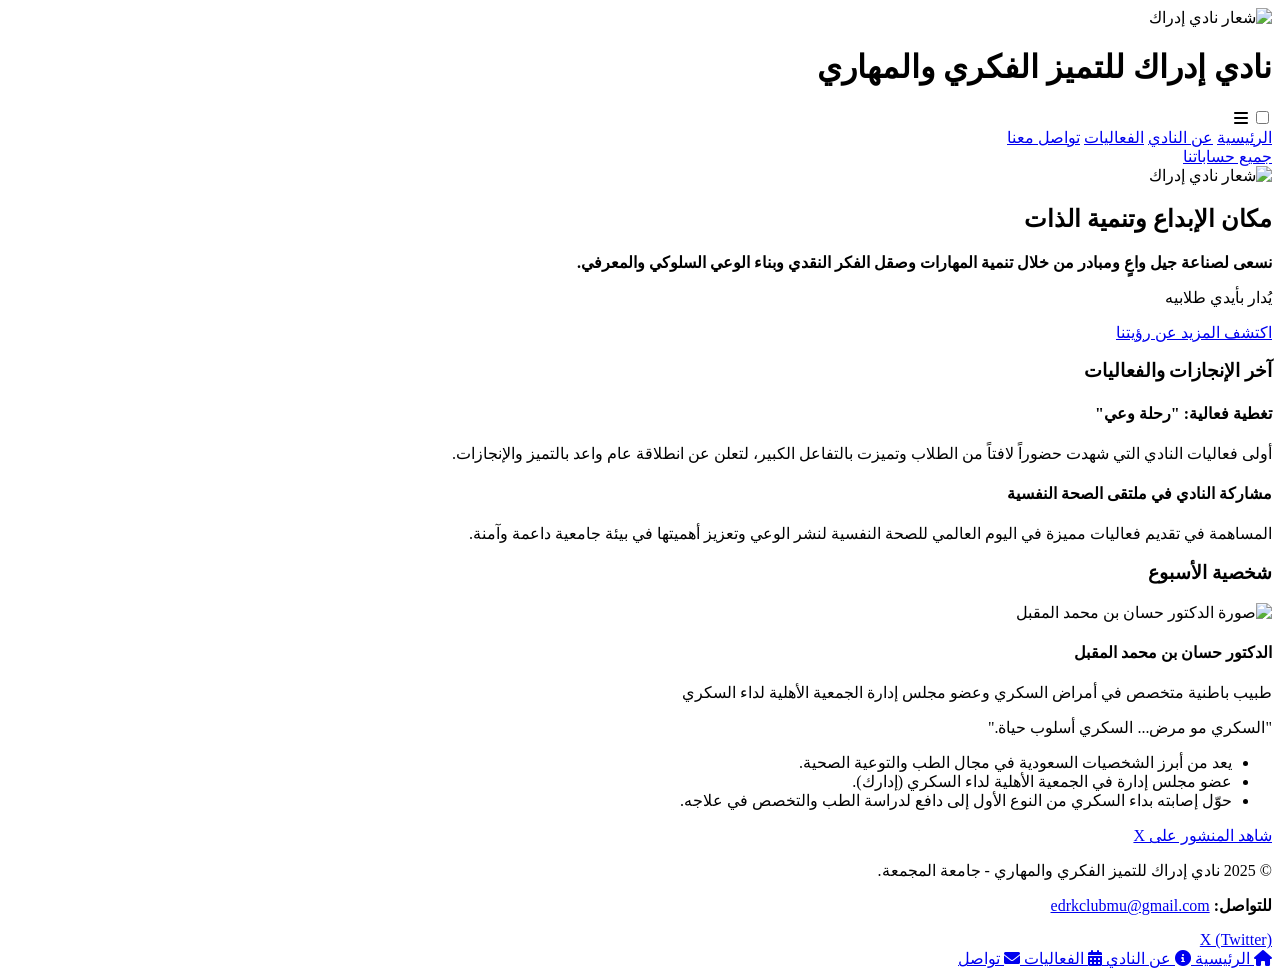
==== index.html @ cd1ae45d "Add files via upload" ====
<!DOCTYPE html>
<html lang="ar" dir="rtl">
<head>
    <meta charset="UTF-8">
    <meta name="viewport" content="width=device-width, initial-scale=1.0">
    <title>نادي إدراك - الصفحة الرئيسية</title>
    <link rel="stylesheet" href="style.css">
    <link rel="stylesheet" href="https://cdnjs.cloudflare.com/ajax/libs/font-awesome/6.0.0-beta3/css/all.min.css">
</head>
<body>

    <header>
        <div class="logo-container">
            <img src="images/edrak-logo.png" alt="شعار نادي إدراك" class="club-logo">
            <h1>نادي إدراك للتميز الفكري والمهاري</h1>
        </div>
        
        <input type="checkbox" id="menu-toggle">
        <label for="menu-toggle" class="menu-icon"><i class="fas fa-bars"></i></label>

        <nav>
            <a href="index.html" class="active">الرئيسية</a>
            <a href="about.html">عن النادي</a>
            <a href="events.html">الفعاليات</a>
            <a href="contact.html">تواصل معنا</a>
        </nav>
        <a href="https://linktr.ee/EdrkClubMU" target="_blank" class="cta-button">جميع حساباتنا</a>
    </header>

    <main>
        
       <section class="hero">
    <img src="images/edrak-logo.png" alt="شعار نادي إدراك" class="hero-main-image hero-logo-display">
    
    <h2>مكان الإبداع وتنمية الذات</h2>
    
    <p class="hero-vision"><strong>نسعى لصناعة جيل واعٍ ومبادر من خلال تنمية المهارات وصقل الفكر النقدي وبناء الوعي السلوكي والمعرفي.</strong></p>
    
    <p class="hero-note">يُدار بأيدي طلابيه</p>
    
    <a href="about.html" class="cta-button">اكتشف المزيد عن رؤيتنا</a>
</section>

        <section class="achievements">
            <h3>آخر الإنجازات والفعاليات</h3>
            <div class="card-container">
                <div class="card">
                    <h4>تغطية فعالية: "رحلة وعي"</h4>
                    <p>أولى فعاليات النادي التي شهدت حضوراً لافتاً من الطلاب وتميزت بالتفاعل الكبير، لتعلن عن انطلاقة عام واعد بالتميز والإنجازات.</p>
                </div>
                <div class="card">
                    <h4>مشاركة النادي في ملتقى الصحة النفسية</h4>
                    <p>المساهمة في تقديم فعاليات مميزة في اليوم العالمي للصحة النفسية لنشر الوعي وتعزيز أهميتها في بيئة جامعية داعمة وآمنة.</p>
                </div>
            </div>
        </section>

        <section class="weekly-personality">
            <h3 class="section-title">شخصية الأسبوع</h3>
            <div class="personality-card">
                <div class="image-placeholder">
                    <img src="images/dr-hassan-almoqbel-photo.jpg" alt="صورة الدكتور حسان بن محمد المقبل" class="person-photo">
                </div>
                <div class="person-details">
                    <h4>الدكتور حسان بن محمد المقبل</h4>
                    <p class="role">طبيب باطنية متخصص في أمراض السكري وعضو مجلس إدارة الجمعية الأهلية لداء السكري</p>
                    <p class="quote">"السكري مو مرض... السكري أسلوب حياة."</p>
                    
                    <ul class="achievements-list">
                        <li>يعد من أبرز الشخصيات السعودية في مجال الطب والتوعية الصحية.</li>
                        <li>عضو مجلس إدارة في الجمعية الأهلية لداء السكري (إدارك).</li>
                        <li>حوّل إصابته بداء السكري من النوع الأول إلى دافع لدراسة الطب والتخصص في علاجه.</li>
                    </ul>
                    
                    <a href="https://x.com/edrkclubmu/status/1988544112908263905?s=12" target="_blank" class="cta-button link-small">شاهد المنشور على X</a>
                </div>
            </div>
        </section>
        
    </main>

    <footer>
        <p>&copy; 2025 نادي إدراك للتميز الفكري والمهاري - جامعة المجمعة.</p>
        
        <p>
            <strong>للتواصل:</strong> 
            <a href="mailto:edrkclubmu@gmail.com" class="footer-email">edrkclubmu@gmail.com</a>
        </p>

        <div class="social-links">
            <a href="https://x.com/EdrkClubMU" target="_blank">X (Twitter)</a>
        </div>
    </footer>
    
    <nav class="mobile-bottom-nav">
        <a href="index.html" class="active">
            <i class="fas fa-home"></i>
            <span>الرئيسية</span>
        </a>
        <a href="about.html">
            <i class="fas fa-info-circle"></i>
            <span>عن النادي</span>
        </a>
        <a href="events.html">
            <i class="fas fa-calendar-alt"></i>
            <span>الفعاليات</span>
        </a>
        <a href="contact.html">
            <i class="fas fa-envelope"></i>
            <span>تواصل</span>
        </a>
    </nav>
    </body>
</html>
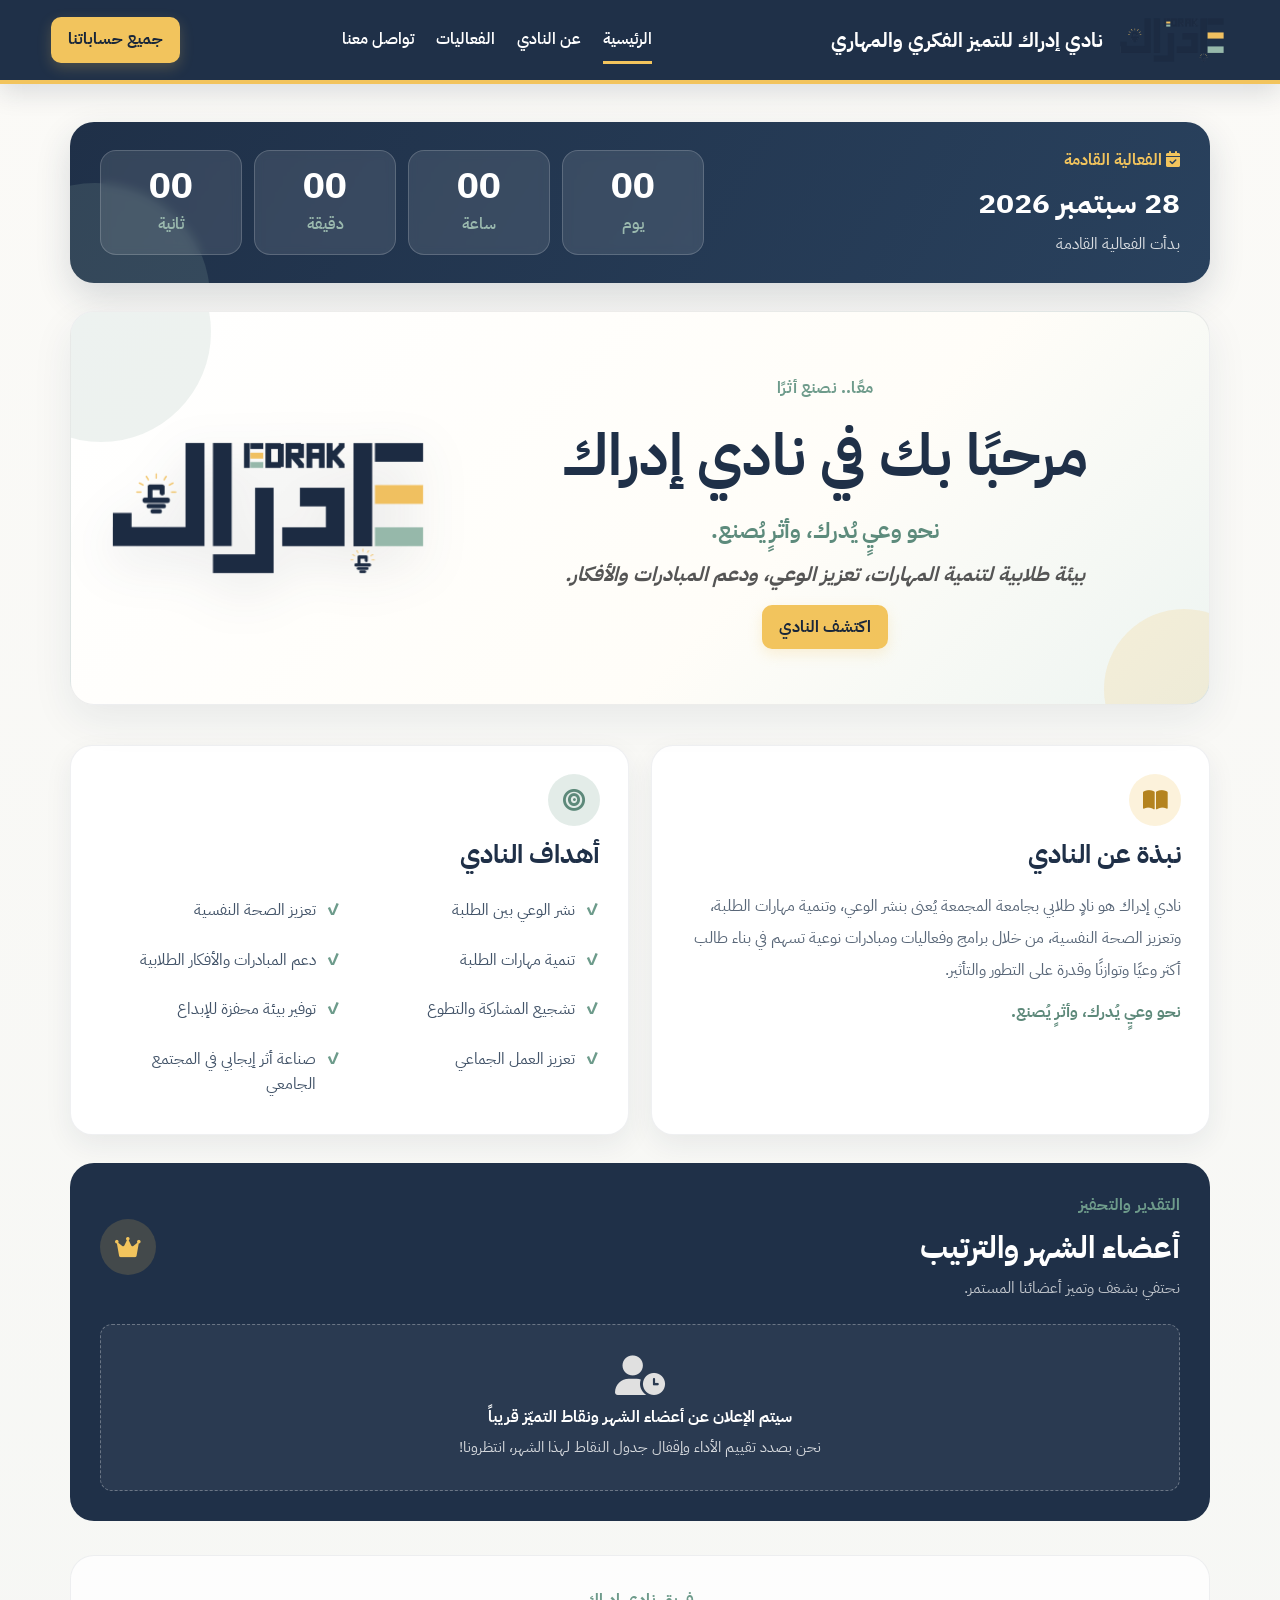
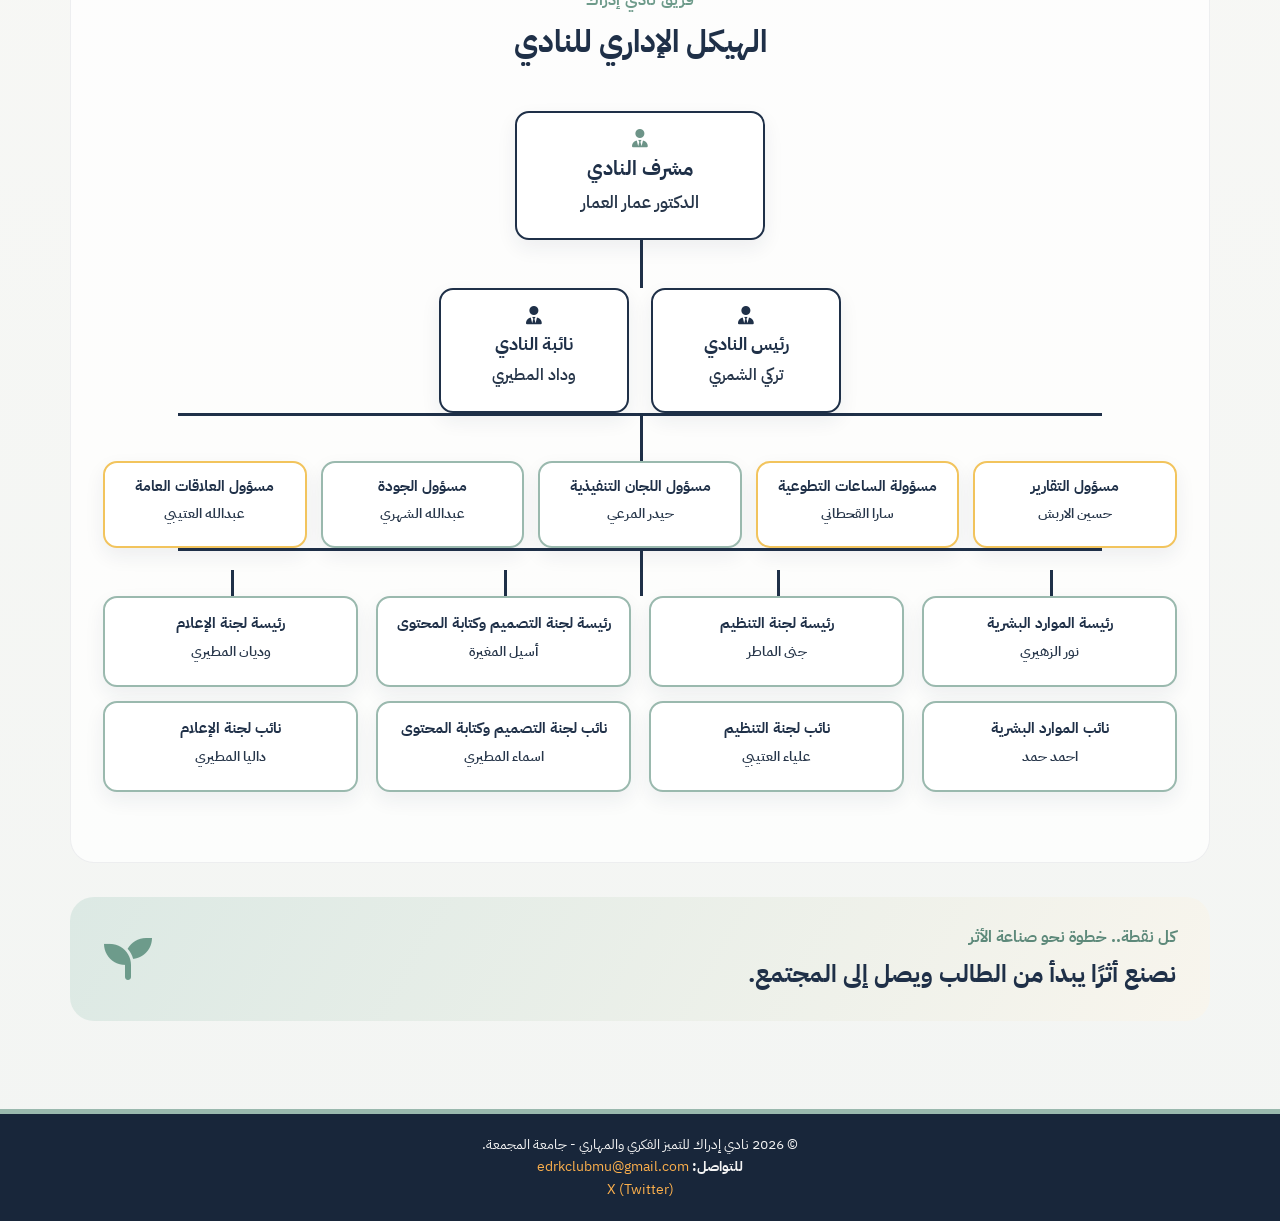
==== commit 889b8a30: "Add files via upload" ====
--- a/index.html
+++ b/index.html
@@ -1,114 +1,220 @@
-<!DOCTYPE html>
-<html lang="ar" dir="rtl">
-<head>
-    <meta charset="UTF-8">
-    <meta name="viewport" content="width=device-width, initial-scale=1.0">
-    <title>نادي إدراك - الصفحة الرئيسية</title>
-    <link rel="stylesheet" href="style.css">
-    <link rel="stylesheet" href="https://cdnjs.cloudflare.com/ajax/libs/font-awesome/6.0.0-beta3/css/all.min.css">
-</head>
-<body>
-
-    <header>
-        <div class="logo-container">
-            <img src="images/edrak-logo.png" alt="شعار نادي إدراك" class="club-logo">
-            <h1>نادي إدراك للتميز الفكري والمهاري</h1>
-        </div>
-        
-        <input type="checkbox" id="menu-toggle">
-        <label for="menu-toggle" class="menu-icon"><i class="fas fa-bars"></i></label>
-
-        <nav>
-            <a href="index.html" class="active">الرئيسية</a>
-            <a href="about.html">عن النادي</a>
-            <a href="events.html">الفعاليات</a>
-            <a href="contact.html">تواصل معنا</a>
-        </nav>
-        <a href="https://linktr.ee/EdrkClubMU" target="_blank" class="cta-button">جميع حساباتنا</a>
-    </header>
-
-    <main>
-        
-       <section class="hero">
-    <img src="images/edrak-logo.png" alt="شعار نادي إدراك" class="hero-main-image hero-logo-display">
-    
-    <h2>مكان الإبداع وتنمية الذات</h2>
-    
-    <p class="hero-vision"><strong>نسعى لصناعة جيل واعٍ ومبادر من خلال تنمية المهارات وصقل الفكر النقدي وبناء الوعي السلوكي والمعرفي.</strong></p>
-    
-    <p class="hero-note">يُدار بأيدي طلابيه</p>
-    
-    <a href="about.html" class="cta-button">اكتشف المزيد عن رؤيتنا</a>
-</section>
-
-        <section class="achievements">
-            <h3>آخر الإنجازات والفعاليات</h3>
-            <div class="card-container">
-                <div class="card">
-                    <h4>تغطية فعالية: "رحلة وعي"</h4>
-                    <p>أولى فعاليات النادي التي شهدت حضوراً لافتاً من الطلاب وتميزت بالتفاعل الكبير، لتعلن عن انطلاقة عام واعد بالتميز والإنجازات.</p>
-                </div>
-                <div class="card">
-                    <h4>مشاركة النادي في ملتقى الصحة النفسية</h4>
-                    <p>المساهمة في تقديم فعاليات مميزة في اليوم العالمي للصحة النفسية لنشر الوعي وتعزيز أهميتها في بيئة جامعية داعمة وآمنة.</p>
-                </div>
-            </div>
-        </section>
-
-        <section class="weekly-personality">
-            <h3 class="section-title">شخصية الأسبوع</h3>
-            <div class="personality-card">
-                <div class="image-placeholder">
-                    <img src="images/dr-hassan-almoqbel-photo.jpg" alt="صورة الدكتور حسان بن محمد المقبل" class="person-photo">
-                </div>
-                <div class="person-details">
-                    <h4>الدكتور حسان بن محمد المقبل</h4>
-                    <p class="role">طبيب باطنية متخصص في أمراض السكري وعضو مجلس إدارة الجمعية الأهلية لداء السكري</p>
-                    <p class="quote">"السكري مو مرض... السكري أسلوب حياة."</p>
-                    
-                    <ul class="achievements-list">
-                        <li>يعد من أبرز الشخصيات السعودية في مجال الطب والتوعية الصحية.</li>
-                        <li>عضو مجلس إدارة في الجمعية الأهلية لداء السكري (إدارك).</li>
-                        <li>حوّل إصابته بداء السكري من النوع الأول إلى دافع لدراسة الطب والتخصص في علاجه.</li>
-                    </ul>
-                    
-                    <a href="https://x.com/edrkclubmu/status/1988544112908263905?s=12" target="_blank" class="cta-button link-small">شاهد المنشور على X</a>
-                </div>
-            </div>
-        </section>
-        
-    </main>
-
-    <footer>
-        <p>&copy; 2025 نادي إدراك للتميز الفكري والمهاري - جامعة المجمعة.</p>
-        
-        <p>
-            <strong>للتواصل:</strong> 
-            <a href="mailto:edrkclubmu@gmail.com" class="footer-email">edrkclubmu@gmail.com</a>
-        </p>
-
-        <div class="social-links">
-            <a href="https://x.com/EdrkClubMU" target="_blank">X (Twitter)</a>
-        </div>
-    </footer>
-    
-    <nav class="mobile-bottom-nav">
-        <a href="index.html" class="active">
-            <i class="fas fa-home"></i>
-            <span>الرئيسية</span>
-        </a>
-        <a href="about.html">
-            <i class="fas fa-info-circle"></i>
-            <span>عن النادي</span>
-        </a>
-        <a href="events.html">
-            <i class="fas fa-calendar-alt"></i>
-            <span>الفعاليات</span>
-        </a>
-        <a href="contact.html">
-            <i class="fas fa-envelope"></i>
-            <span>تواصل</span>
-        </a>
-    </nav>
-    </body>
+<!DOCTYPE html>
+<html lang="ar" dir="rtl">
+<head>
+    <meta charset="UTF-8">
+    <meta name="viewport" content="width=device-width, initial-scale=1.0">
+    <title>نادي إدراك - الصفحة الرئيسية</title>
+    <link rel="preconnect" href="https://fonts.googleapis.com">
+    <link rel="preconnect" href="https://fonts.gstatic.com" crossorigin>
+    <link href="https://fonts.googleapis.com/css2?family=IBM+Plex+Sans+Arabic:wght@400;500;600;700&display=swap" rel="stylesheet">
+    <link rel="stylesheet" href="style.css">
+    <link rel="stylesheet" href="https://cdnjs.cloudflare.com/ajax/libs/font-awesome/6.0.0-beta3/css/all.min.css">
+</head>
+<body>
+
+<header>
+    <div class="logo-container">
+        <img src="images/edrak-logo.png" alt="شعار نادي إدراك" class="club-logo">
+        <h1>نادي إدراك للتميز الفكري والمهاري</h1>
+    </div>
+    <input type="checkbox" id="menu-toggle">
+    <label for="menu-toggle" class="menu-icon"><i class="fas fa-bars"></i></label>
+    <nav>
+        <a href="index.html" class="active">الرئيسية</a>
+        <a href="about.html">عن النادي</a>
+        <a href="events.html">الفعاليات</a>
+        <a href="contact.html">تواصل معنا</a>
+    </nav>
+    <a href="https://linktr.ee/Idrak5?utm_source=linktree_profile_share&ltsid=dbc7c393-b0a0-43a0-900a-65e90b9eab62" target="_blank" class="cta-button">جميع حساباتنا</a>
+</header>
+
+<main>
+    <!-- عداد الفعالية القادمة -->
+    <section class="event-countdown" aria-label="العد التنازلي للفعالية القادمة">
+        <div class="countdown-intro">
+            <span class="countdown-kicker"><i class="fas fa-calendar-check"></i> الفعالية القادمة</span>
+            <h2>28 سبتمبر 2026</h2>
+            <p data-countdown-status>الوقت المتبقي على الفعالية القادمة</p>
+        </div>
+        <div class="countdown-grid">
+            <div class="countdown-box"><strong data-countdown="days">00</strong><span>يوم</span></div>
+            <div class="countdown-box"><strong data-countdown="hours">00</strong><span>ساعة</span></div>
+            <div class="countdown-box"><strong data-countdown="minutes">00</strong><span>دقيقة</span></div>
+            <div class="countdown-box"><strong data-countdown="seconds">00</strong><span>ثانية</span></div>
+        </div>
+    </section>
+
+    <section class="hero home-hero">
+        <div class="hero-content">
+            <span class="eyebrow">معًا.. نصنع أثرًا</span>
+            <h2>مرحبًا بك في نادي إدراك</h2>
+            <p class="hero-vision"><strong>نحو وعيٍ يُدرك، وأثرٍ يُصنع.</strong></p>
+            <p class="hero-note">بيئة طلابية لتنمية المهارات، تعزيز الوعي، ودعم المبادرات والأفكار.</p>
+            <a href="about.html" class="cta-button">اكتشف النادي</a>
+        </div>
+        <img src="images/edrak-logo.png" alt="شعار نادي إدراك" class="hero-brand-logo">
+    </section>
+
+    <!-- نبذة + أهداف النادي -->
+    <section class="home-info-grid">
+        <article class="info-card about-card">
+            <div class="section-icon"><i class="fas fa-book-open"></i></div>
+            <h3>نبذة عن النادي</h3>
+            <p>نادي إدراك هو نادٍ طلابي بجامعة المجمعة يُعنى بنشر الوعي، وتنمية مهارات الطلبة، وتعزيز الصحة النفسية، من خلال برامج وفعاليات ومبادرات نوعية تسهم في بناء طالب أكثر وعيًا وتوازنًا وقدرة على التطور والتأثير.</p>
+            <p class="info-highlight">نحو وعيٍ يُدرك، وأثرٍ يُصنع.</p>
+        </article>
+
+        <article class="info-card goals-card">
+            <div class="section-icon sage-icon"><i class="fas fa-bullseye"></i></div>
+            <h3>أهداف النادي</h3>
+            <ul class="goals-list">
+                <li>نشر الوعي بين الطلبة</li>
+                <li>تعزيز الصحة النفسية</li>
+                <li>تنمية مهارات الطلبة</li>
+                <li>دعم المبادرات والأفكار الطلابية</li>
+                <li>تشجيع المشاركة والتطوع</li>
+                <li>توفير بيئة محفزة للإبداع</li>
+                <li>تعزيز العمل الجماعي</li>
+                <li>صناعة أثر إيجابي في المجتمع الجامعي</li>
+            </ul>
+        </article>
+    </section>
+
+    <!-- أعضاء الشهر ونظام النقاط (حالة الانتظار) -->
+    <section class="monthly-section">
+        <div class="section-heading-row">
+            <div>
+                <span class="eyebrow">التقدير والتحفيز</span>
+                <h3>أعضاء الشهر والترتيب</h3>
+                <p>نحتفي بشغف وتميز أعضائنا المستمر.</p>
+            </div>
+            <div class="crown-icon"><i class="fas fa-crown"></i></div>
+        </div>
+        
+        <div class="empty-state-card" style="text-align: center; background: rgba(255, 255, 255, 0.05); padding: 30px; border-radius: 12px; border: 1px dashed rgba(255, 255, 255, 0.3); margin-top: 15px;">
+            <i class="fas fa-user-clock" style="font-size: 2.5rem; margin-bottom: 10px; color: #e0e0e0;"></i>
+            <h4 style="margin-bottom: 5px;">سيتم الإعلان عن أعضاء الشهر ونقاط التميّز قريباً</h4>
+            <p style="opacity: 0.8; font-size: 0.95rem;">نحن بصدد تقييم الأداء وإقفال جدول النقاط لهذا الشهر، انتظرونا!</p>
+        </div>
+    </section>
+
+    <!-- الهيكل الإداري بدون أرقام التواصل -->
+    <section class="org-section">
+        <div class="section-heading-center">
+            <span class="eyebrow">فريق نادي إدراك</span>
+            <h3>الهيكل الإداري للنادي</h3>
+        </div>
+        <div class="org-chart-tree">
+            <div class="org-level supervisor-level">
+                <article class="org-node supervisor">
+                    <i class="fas fa-user-tie"></i>
+                    <h4>مشرف النادي</h4>
+                    <p>الدكتور عمار العمار</p>
+                </article>
+            </div>
+            <div class="org-connector vertical"></div>
+            <div class="org-level top-leaders">
+                <article class="org-node leader">
+                    <i class="fas fa-user-tie"></i>
+                    <h4>رئيس النادي</h4>
+                    <p>تركي الشمري</p>
+                </article>
+                <article class="org-node leader">
+                    <i class="fas fa-user-tie"></i>
+                    <h4>نائبة النادي</h4>
+                    <p>وداد المطيري</p>
+                </article>
+            </div>
+            <div class="org-connector branch"></div>
+            <div class="org-level operations-level">
+                <article class="org-node role-gold">
+                    <h4>مسؤول التقارير</h4>
+                    <p>حسين الاربش</p>
+                </article>
+                <article class="org-node role-gold">
+                    <h4>مسؤولة الساعات التطوعية</h4>
+                    <p>سارا القحطاني</p>
+                </article>
+                <article class="org-node role-sage">
+                    <h4>مسؤول اللجان التنفيذية</h4>
+                    <p>حيدر المرعي</p>
+                </article>
+                <article class="org-node role-sage">
+                    <h4>مسؤول الجودة</h4>
+                    <p>عبدالله الشهري</p>
+                </article>
+                <article class="org-node role-gold">
+                    <h4>مسؤول العلاقات العامة</h4>
+                    <p>عبدالله العتيبي</p>
+                </article>
+            </div>
+            <div class="org-connector branch"></div>
+            <div class="org-level committees-level">
+                <div class="committee-column">
+                    <article class="org-node role-sage">
+                        <h4>رئيسة الموارد البشرية</h4>
+                        <p>نور الزهيري</p>
+                    </article>
+                    <article class="org-node role-sage deputy">
+                        <h4>نائب الموارد البشرية</h4>
+                        <p>احمد حمد</p>
+                    </article>
+                </div>
+                <div class="committee-column">
+                    <article class="org-node role-sage">
+                        <h4>رئيسة لجنة التنظيم</h4>
+                        <p>جنى الماطر</p>
+                    </article>
+                    <article class="org-node role-sage deputy">
+                        <h4>نائب لجنة التنظيم</h4>
+                        <p>علياء العتيبي</p>
+                    </article>
+                </div>
+                <div class="committee-column">
+                    <article class="org-node role-sage">
+                        <h4>رئيسة لجنة التصميم وكتابة المحتوى</h4>
+                        <p>أسيل المغيرة</p>
+                    </article>
+                    <article class="org-node role-sage deputy">
+                        <h4>نائب لجنة التصميم وكتابة المحتوى</h4>
+                        <p>اسماء المطيري</p>
+                    </article>
+                </div>
+                <div class="committee-column">
+                    <article class="org-node role-sage">
+                        <h4>رئيسة لجنة الإعلام</h4>
+                        <p>وديان المطيري</p>
+                    </article>
+                    <article class="org-node role-sage deputy">
+                        <h4>نائب لجنة الإعلام</h4>
+                        <p>داليا المطيري</p>
+                    </article>
+                </div>
+            </div>
+        </div>
+    </section>
+
+    <section class="impact-banner">
+        <div>
+            <span>كل نقطة.. خطوة نحو صناعة الأثر</span>
+            <h3>نصنع أثرًا يبدأ من الطالب ويصل إلى المجتمع.</h3>
+        </div>
+        <i class="fas fa-seedling"></i>
+    </section>
+</main>
+
+<footer>
+    <p>&copy; 2026 نادي إدراك للتميز الفكري والمهاري - جامعة المجمعة.</p>
+    <p><strong>للتواصل:</strong> <a href="mailto:edrkclubmu@gmail.com" class="footer-email">edrkclubmu@gmail.com</a></p>
+    <div class="social-links"><a href="https://x.com/EdrkClubMU" target="_blank">X (Twitter)</a></div>
+</footer>
+
+<nav class="mobile-bottom-nav">
+    <a href="index.html" class="active"><i class="fas fa-home"></i><span>الرئيسية</span></a>
+    <a href="about.html"><i class="fas fa-info-circle"></i><span>عن النادي</span></a>
+    <a href="events.html"><i class="fas fa-calendar-alt"></i><span>الفعاليات</span></a>
+    <a href="contact.html"><i class="fas fa-envelope"></i><span>تواصل</span></a>
+</nav>
+<script src="countdown.js"></script>
+</body>
 </html>
--- a/style.css
+++ b/style.css
@@ -0,0 +1,940 @@
+/* ==================================== */
+/* 1. الإعدادات الأساسية والثوابت (Variables) */
+/* ==================================== */
+:root {
+    --primary-dark: #3A454E;
+    --accent-orange: #FDB04C; /* اللون البرتقالي المعتمد */
+    --bg-white: #ffffff;
+    --bg-light: #f4f4f4;
+    --text-color: #333;
+}
+
+* {
+    box-sizing: border-box;
+    margin: 0;
+    padding: 0;
+}
+
+body {
+    font-family: system-ui, -apple-system, BlinkMacSystemFont, "Segoe UI", Roboto, "Helvetica Neue", Arial, "Noto Sans Arabic", sans-serif, "Apple Color Emoji", "Segoe UI Emoji", "Segoe UI Symbol", "Noto Color Emoji";
+    color: var(--text-color);
+    background-color: var(--bg-light);
+    line-height: 1.6;
+    direction: rtl;
+}
+
+a {
+    text-decoration: none;
+    color: var(--primary-dark);
+    transition: color 0.3s ease;
+}
+
+a:hover {
+    color: var(--accent-orange);
+}
+
+main {
+    padding: 30px 50px;
+    max-width: 1200px;
+    margin: auto;
+}
+
+/* 🌟 تنسيق شريط التنقل السفلي (مخفي افتراضياً) 🌟 */
+.mobile-bottom-nav {
+    display: none; /* مخفي على شاشات سطح المكتب */
+    position: fixed;
+    bottom: 0;
+    left: 0;
+    right: 0;
+    width: 100%;
+    height: 60px; 
+    background-color: var(--primary-dark);
+    box-shadow: 0 -2px 10px rgba(0, 0, 0, 0.3);
+    z-index: 1000;
+    justify-content: space-around;
+    align-items: center;
+    border-top: 1px solid #4a5761;
+}
+
+.mobile-bottom-nav a {
+    color: white !important;
+    text-align: center;
+    flex: 1;
+    padding: 5px 0;
+    display: flex;
+    flex-direction: column;
+    align-items: center;
+    font-size: 12px;
+    transition: color 0.2s, background-color 0.3s;
+}
+
+.mobile-bottom-nav a:hover {
+    background-color: #4a5761; 
+}
+
+.mobile-bottom-nav a i {
+    font-size: 18px;
+    margin-bottom: 3px;
+}
+
+.mobile-bottom-nav a.active {
+    color: var(--accent-orange) !important;
+}
+
+.mobile-bottom-nav a.active span {
+    font-weight: bold;
+}
+
+
+/* ==================================== */
+/* 2. تنسيق شريط التنقل (Header) */
+/* ==================================== */
+header {
+    background-color: var(--primary-dark);
+    color: white;
+    padding: 15px 50px;
+    display: flex;
+    justify-content: space-between;
+    align-items: center;
+    box-shadow: 0 2px 5px rgba(0, 0, 0, 0.2);
+}
+
+.logo-container {
+    display: flex;
+    align-items: center;
+}
+
+.club-logo {
+    height: 40px;
+    margin-left: 15px;
+}
+
+header h1 {
+    font-size: 20px;
+    white-space: nowrap;
+}
+
+nav a {
+    color: white;
+    margin-right: 20px;
+    padding: 8px 0;
+    font-weight: 500;
+    position: relative;
+}
+
+nav a.active::after,
+nav a:hover::after {
+    content: '';
+    position: absolute;
+    bottom: -5px;
+    right: 0;
+    width: 100%;
+    height: 3px;
+    background-color: var(--accent-orange);
+    transition: width 0.3s ease;
+}
+
+nav a.active::after {
+    width: 100%;
+}
+
+.cta-button {
+    background-color: var(--accent-orange);
+    color: var(--primary-dark) !important;
+    padding: 8px 15px;
+    border-radius: 20px;
+    font-weight: bold;
+    transition: background-color 0.3s ease;
+}
+
+.cta-button:hover {
+    background-color: #ffb74d;
+}
+
+/* 🌟 خاص بالتصميم الجديد للقائمة المنسدلة على الجوال 🌟 */
+#menu-toggle {
+    display: none; /* إخفاء مربع الاختيار */
+}
+
+.menu-icon {
+    display: none; /* افتراضياً مخفي على شاشات سطح المكتب */
+    cursor: pointer;
+    font-size: 30px;
+    color: white;
+    margin-left: 15px;
+}
+
+/* ==================================== */
+/* 3. تنسيق الأقسام الرئيسية... */
+/* ==================================== */
+
+.hero {
+    text-align: center;
+    padding: 60px 40px; 
+    background-color: var(--bg-white); 
+    border-radius: 10px;
+    margin-bottom: 40px;
+    box-shadow: 0 4px 15px rgba(0, 0, 0, 0.1); 
+    
+    /* 🛠️ إزالة التنسيقات المتعلقة بالصورة كخلفية كما طُلب */
+    background-image: none; 
+    padding-bottom: 60px; /* تعديل الـ padding بعد إزالة الخلفية */
+}
+
+/* 🛠️ تنسيق الصورة الرئيسية 1.jpg للتأكد من أنها تظهر بشكل طبيعي */
+.hero-main-image {
+    max-width: 100%; /* لضمان استجابتها */
+    height: auto;
+    margin-bottom: 20px; /* مسافة أسفل الصورة */
+    display: block; 
+    margin-left: auto;
+    margin-right: auto;
+    border-radius: 0; /* إزالة أي حواف دائرية */
+    box-shadow: none; /* إزالة أي تظليل */
+    border: none; /* إزالة أي حدود */
+}
+
+/* 🚀 التنسيق الجديد لشعار النادي داخل قسم Hero (للتطبيق حسب الطلب) */
+.hero .hero-main-image {
+    /* تحديد عرض الشعار في شاشات سطح المكتب */
+    max-width: 300px;
+    height: auto;
+    /* تطبيق الإطار المربع البرتقالي */
+    border: 5px solid var(--accent-orange); 
+    padding: 15px; /* مسافة داخلية بين الشعار والإطار */
+    border-radius: 20px; /* جعل الحواف دائرية قليلاً */
+    display: block; 
+    margin: 20px auto; /* توسيط الشعار أفقياً وترك مسافة */
+    box-shadow: 0 4px 8px rgba(0, 0, 0, 0.1); /* إضافة ظل خفيف للإبراز */
+}
+/* ----------------------------------------------------------- */
+
+
+.hero h2 {
+    font-size: 38px;
+    color: var(--accent-orange); 
+    margin-bottom: 15px;
+    /* 🚀 التعديل المطلوب: لضمان بقاء النص على سطر واحد حتى في الجوال */
+    white-space: nowrap; 
+}
+.hero p {
+    font-size: 20px;
+    color: #555;
+    max-width: 800px;
+    margin: 0 auto 20px auto;
+}
+/* تنسيقات إضافية لفقرات قسم Hero */
+.hero-vision {
+    font-size: 20px;
+    color: #3A454E; /* لون أغمق للرؤية */
+    margin-bottom: 10px !important; /* مسافة أصغر بين الرؤية والملاحظة */
+}
+
+.hero-note {
+    font-size: 14px;
+    color: #888; /* لون رمادي فاتح للملاحظة */
+    margin-bottom: 25px !important; /* مسافة كافية قبل زر CTA */
+    font-style: italic; /* لجعلها مميزة كملاحظة */
+}
+/* ==================================== */
+/* 4. تنسيق البطاقات (Cards) والمحتوى المتعدد الأعمدة */
+/* ==================================== */
+.card-container {
+    display: flex;
+    gap: 30px;
+    margin-bottom: 40px;
+    flex-wrap: wrap;
+    justify-content: center;
+}
+
+.card {
+    background-color: var(--bg-white);
+    padding: 20px;
+    border-radius: 8px;
+    box-shadow: 0 4px 8px rgba(0, 0, 0, 0.1);
+    flex: 1;
+    min-width: 300px;
+    transition: transform 0.3s ease;
+}
+
+.card:hover {
+    transform: translateY(-5px);
+}
+
+.card h4 {
+    color: var(--accent-orange); 
+    margin-bottom: 10px;
+    font-size: 20px;
+}
+
+.card.event-card-with-grid {
+    flex: 1; 
+    min-width: 350px;
+}
+
+.event-photo-grid {
+    display: grid;
+    grid-template-columns: repeat(4, 1fr); 
+    gap: 10px;
+    margin-top: 20px;
+}
+
+.event-photo-grid img {
+    width: 100%;
+    height: 100px;
+    object-fit: cover;
+    border-radius: 4px;
+    border: 1px solid #ddd;
+    transition: transform 0.3s ease;
+}
+
+.event-photo-grid img:hover {
+    transform: scale(1.05);
+    z-index: 10;
+}
+
+/* ==================================== */
+/* 5. تنسيق الهيكل التنظيمي (Org Chart) */
+/* ==================================== */
+.org-chart {
+    padding-top: 40px;
+    margin-top: 40px;
+}
+
+.org-chart h3 {
+    text-align: center;
+    font-size: 28px;
+    margin-bottom: 30px;
+    color: var(--accent-orange); 
+}
+
+.org-chart .section-description {
+    text-align: center;
+    max-width: 800px;
+    margin: 0 auto 40px auto;
+    font-size: 17px;
+    color: #555;
+}
+
+.org-leadership {
+    display: flex;
+    flex-direction: column; 
+    align-items: center;
+    gap: 15px; 
+    margin-bottom: 60px; 
+}
+
+.role-box {
+    padding: 12px 25px; 
+    border-radius: 25px; 
+    font-weight: bold;
+    text-align: center;
+    min-width: 280px; 
+    box-shadow: 0 4px 8px rgba(0, 0, 0, 0.1); 
+    transition: transform 0.3s ease;
+}
+
+.role-box:hover {
+    transform: translateY(-5px); 
+}
+
+.primary-role {
+    background-color: var(--primary-dark);
+    color: white;
+}
+
+.primary-role p {
+    font-size: 14px;
+    margin-bottom: 3px;
+    opacity: 0.8;
+}
+
+.primary-role h4 {
+    color: white;
+    font-size: 22px;
+    margin: 0;
+}
+
+.committees-container {
+    display: flex;
+    flex-wrap: wrap; 
+    gap: 25px; 
+    justify-content: center;
+}
+
+.committee {
+    width: 280px; 
+    text-align: center;
+    border: 1px solid var(--bg-light);
+    border-radius: 10px; 
+    padding-bottom: 15px;
+    box-shadow: 0 0 8px rgba(0, 0, 0, 0.08); 
+    background-color: var(--bg-white);
+    overflow: hidden;
+}
+
+.committee-head {
+    padding: 12px;
+    border-radius: 9px 9px 0 0; 
+    font-weight: bold;
+    margin-bottom: 15px; 
+    font-size: 18px;
+}
+
+.accent-role {
+    background-color: var(--accent-orange);
+    color: var(--primary-dark);
+}
+
+.committee-members {
+    list-style: none; 
+    padding: 0 10px;
+    text-align: center;
+}
+
+.committee-members li {
+    padding: 5px 0;
+    color: var(--primary-dark);
+    font-size: 15px;
+}
+
+
+/* ==================================== */
+/* 6. تنسيق نموذج التواصل (Contact Form) */
+/* ==================================== */
+.join-form, .contact-info {
+    background-color: var(--bg-white);
+    padding: 30px;
+    border-radius: 8px;
+    box-shadow: 0 4px 8px rgba(0, 0, 0, 0.1);
+    margin-bottom: 30px;
+}
+
+.form-title {
+    color: var(--accent-orange);
+    text-align: center;
+    margin-bottom: 25px;
+    border-bottom: 2px solid var(--primary-dark);
+    padding-bottom: 10px;
+}
+
+form label {
+    display: block;
+    margin-bottom: 8px;
+    margin-top: 15px;
+    font-weight: bold;
+    color: var(--primary-dark);
+}
+
+form input[type="text"],
+form input[type="email"],
+form textarea {
+    width: 100%;
+    padding: 12px;
+    border: 1px solid #ccc;
+    border-radius: 6px;
+    font-size: 16px;
+    margin-bottom: 10px;
+}
+
+.join-form .cta-button {
+    display: block;
+    width: 100%;
+    text-align: center;
+    margin-top: 30px;
+    padding: 15px 0;
+    font-size: 18px;
+}
+
+/* ==================================== */
+/* 7. تنسيق بطاقة شخصية الأسبوع (Weekly Personality) */
+/* ==================================== */
+.weekly-personality {
+    margin-bottom: 40px;
+}
+
+.personality-card {
+    display: flex;
+    background-color: var(--bg-white);
+    padding: 30px;
+    border-radius: 10px;
+    box-shadow: 0 4px 10px rgba(0, 0, 0, 0.15);
+    align-items: center;
+}
+
+.image-placeholder {
+    width: 250px;
+    height: 250px;
+    overflow: hidden;
+    border-radius: 50%;
+    margin-left: 30px;
+    flex-shrink: 0;
+    border: 5px solid var(--accent-orange);
+}
+
+.person-photo {
+    width: 100%;
+    height: 100%;
+    object-fit: cover;
+}
+
+.person-details {
+    flex-grow: 1;
+}
+
+.person-details h4 {
+    color: var(--accent-orange); 
+    font-size: 26px;
+    margin-bottom: 5px;
+}
+
+.person-details p {
+    color: #666;
+    margin-bottom: 20px;
+    font-style: italic;
+}
+
+.achievements-list {
+    list-style: none;
+    padding: 0;
+}
+
+.achievements-list li {
+    padding: 8px 0;
+    border-right: 4px solid var(--accent-orange);
+    padding-right: 15px;
+    margin-bottom: 8px;
+    background-color: var(--bg-light);
+    border-radius: 4px;
+    font-size: 16px;
+}
+
+/* ==================================== */
+/* 8. تنسيق الفوتر (Footer) */
+/* ==================================== */
+footer {
+    background-color: var(--primary-dark);
+    color: #f4f4f4;
+    text-align: center;
+    padding: 20px 0;
+    font-size: 14px;
+    margin-top: 40px;
+}
+
+footer a {
+    color: var(--accent-orange) !important;
+}
+
+/* ==================================== */
+/* 9. تنسيقات الاستجابة للشاشات الصغيرة (الجوال) */
+/* ==================================== */
+
+@media (max-width: 768px) {
+    
+    /* 🚀 الترتيب على الجوال لشعار Hero */
+    .hero .hero-main-image {
+        /* تقليل عرض الشعار على شاشات الجوال لضمان الترتيب */
+        max-width: 80%; /* جعله يشغل 80% من عرض الشاشة */
+        border-width: 3px; /* تقليل سمك الإطار قليلاً */
+        padding: 10px;
+        margin: 15px auto;
+    }
+    
+    .hero h2 {
+        font-size: 1.5em; /* ضبط حجم العنوان الرئيسي على الجوال ليناسب الشعار */
+    }
+    /* ----------------------------------------------------------- */
+
+    /* 9.1 إظهار أيقونة القائمة */
+    .menu-icon {
+        display: block;
+        order: 1; 
+    }
+    
+    header {
+        flex-wrap: wrap; 
+        padding: 10px 15px;
+    }
+    
+    .logo-container {
+        order: 0; 
+    }
+
+    /* 🛠️ التعديل الحاسم: تصغير حجم عنوان الصفحة على الجوال (لحل مشكلة التكبير) */
+    .page-header h2 {
+        font-size: 24px; 
+        white-space: nowrap; 
+        overflow: hidden; 
+        text-overflow: ellipsis; 
+    }
+    
+    /* 9.2 تنسيق زر الـ CTA على الجوال */
+    .cta-button {
+        width: calc(100% - 30px); 
+        order: 3; 
+        /* تحديد موقع الزر في أسفل الـ header */
+        margin-top: 10px;
+        margin-right: 15px;
+        margin-left: 15px;
+    }
+    
+    /* 🌟 التعديل الحاسم: إظهار الشريط السفلي 🌟 */
+    .mobile-bottom-nav {
+        display: flex; /* إظهار الشريط السفلي الثابت */
+    }
+    
+    /* 🌟 التعديل الحاسم: إضافة مسافة سفلية للجسم لكي لا يغطي الشريط المحتوى 🌟 */
+    body {
+        padding-bottom: 60px; /* يجب أن تكون بنفس ارتفاع شريط التنقل السفلي */
+    }
+
+    /* 🌟 إظهار القائمة المنسدلة (الهامبرغر) 🌟 */
+    nav {
+        width: 100%;
+        max-height: 0;
+        overflow: hidden;
+        transition: max-height 0.4s ease-in-out;
+        order: 2; 
+        text-align: right;
+        margin: 0;
+        padding: 0;
+        background-color: #4a5761; 
+    }
+    
+    /* إظهار القائمة عند النقر على الهامبرغر */
+    #menu-toggle:checked ~ nav {
+        max-height: 300px; 
+        padding: 10px 0;
+    }
+    
+    nav a {
+        display: block; 
+        font-size: 16px;
+        margin: 0; 
+        padding: 10px 20px;
+        border-bottom: 1px dotted rgba(255, 255, 255, 0.1); 
+    }
+    
+    nav a.active::after, nav a:hover::after {
+        display: none; 
+    }
+
+    /* باقي التنسيقات كما هي... */
+    main {
+        padding: 20px 10px; 
+    }
+    /* ... (تنسيقات الجوال الأخرى) ... */
+
+    .card-container {
+        flex-direction: column;
+        gap: 15px;
+    }
+    
+    .personality-card {
+        flex-direction: column;
+        text-align: center;
+    }
+    
+    .image-placeholder {
+        margin-bottom: 20px;
+        margin-left: 0;
+    }
+
+    .event-photo-grid {
+        grid-template-columns: repeat(2, 1fr); 
+    }
+}/* ==================================== */
+/* 9. تنسيقات الاستجابة للشاشات الصغيرة (الجوال) */
+/* ==================================== */
+
+@media (max-width: 768px) {
+    
+    /* 🚀 الترتيب على الجوال لشعار Hero */
+    .hero .hero-main-image {
+        /* تقليل عرض الشعار على شاشات الجوال لضمان الترتيب */
+        max-width: 80%; /* جعله يشغل 80% من عرض الشاشة */
+        border-width: 3px; /* تقليل سمك الإطار قليلاً */
+        padding: 10px;
+        margin: 15px auto;
+    }
+    
+    .hero h2 {
+        /* 🛠️ تعديل حجم الخط لضمان ظهوره في سطر واحد على أضيق الشاشات */
+        font-size: 1.2em; 
+        white-space: nowrap; /* تأكيد عدم كسر السطر */
+    }
+    /* ----------------------------------------------------------- */
+
+    /* ... باقي التنسيقات ... */
+}
+/* ====================================
+   هوية نادي إدراك الجديدة
+   مستوحاة من دليل الهوية المرفق
+   ==================================== */
+:root {
+    --primary-dark: #1F3048;
+    --primary-deep: #18263A;
+    --accent-gold: #F2C45D;
+    --accent-sage: #9AB9AE;
+    --cream: #F8F5ED;
+    --surface: #FFFFFF;
+    --surface-soft: #F3F5F3;
+    --text-color: #243247;
+    --muted: #687487;
+}
+
+html { scroll-behavior: smooth; }
+
+body {
+    font-family: "IBM Plex Sans Arabic", "29LT Adir", "Noto Sans Arabic", Tahoma, Arial, sans-serif;
+    color: var(--text-color);
+    background: linear-gradient(180deg, #fbfaf7 0%, var(--surface-soft) 100%);
+}
+
+header {
+    background: var(--primary-dark);
+    padding: 14px clamp(18px, 4vw, 55px);
+    border-bottom: 4px solid var(--accent-gold);
+    box-shadow: 0 8px 25px rgba(24,38,58,.14);
+}
+
+.logo-container { gap: 14px; }
+.club-logo { height: 52px; width: 112px; object-fit: contain; margin-left: 0; }
+header h1 { font-size: clamp(15px, 1.7vw, 20px); font-weight: 700; }
+nav a { margin-right: 18px; font-weight: 600; }
+nav a.active::after, nav a:hover::after { background: var(--accent-gold); height: 3px; }
+
+.cta-button {
+    background: var(--accent-gold);
+    color: var(--primary-deep) !important;
+    border-radius: 10px;
+    padding: 10px 17px;
+    box-shadow: 0 5px 14px rgba(242,196,93,.22);
+}
+.cta-button:hover { background: #f6d37d; transform: translateY(-1px); }
+
+main { max-width: 1240px; padding: 38px clamp(18px, 4vw, 50px); }
+
+.hero, .page-header {
+    background: var(--surface);
+    border: 1px solid rgba(31,48,72,.08);
+    border-radius: 24px;
+    box-shadow: 0 14px 40px rgba(31,48,72,.08);
+}
+
+.hero {
+    position: relative;
+    overflow: hidden;
+    padding: 64px 35px;
+    background: linear-gradient(135deg, #fff 0%, #fffdf8 62%, #edf4f1 100%);
+}
+.hero::before {
+    content: "";
+    position: absolute;
+    width: 220px; height: 220px;
+    border-radius: 50%;
+    background: rgba(154,185,174,.18);
+    left: -80px; top: -90px;
+}
+.hero::after {
+    content: "";
+    position: absolute;
+    width: 160px; height: 160px;
+    border-radius: 50%;
+    background: rgba(242,196,93,.18);
+    right: -55px; bottom: -65px;
+}
+.hero > * { position: relative; z-index: 1; }
+.hero-main-image.hero-logo-display {
+    width: min(330px, 70vw);
+    max-height: 180px;
+    object-fit: contain;
+    margin-bottom: 22px;
+}
+.hero h2, .page-header h2 { color: var(--primary-dark); font-weight: 800; }
+.hero-vision { color: var(--muted); max-width: 760px; margin: 12px auto 18px; }
+.hero-note { color: #6f9489; font-weight: 700; }
+
+h3.section-title, .achievements h3, .weekly-personality h3, .club-vision h3, .org-chart h3, .past-events h3 {
+    color: var(--primary-dark);
+    font-weight: 800;
+}
+
+.card, .personality-card, .join-form, .role-box, .committee {
+    background: var(--surface);
+    border: 1px solid rgba(31,48,72,.08);
+    box-shadow: 0 10px 28px rgba(31,48,72,.07);
+    border-radius: 18px;
+}
+.card { border-top: 4px solid var(--accent-sage); }
+.card:nth-child(even) { border-top-color: var(--accent-gold); }
+.card h4 { color: var(--primary-dark); }
+.card p, .personality-card p, .section-description { color: var(--muted); }
+
+.page-header { border-right: 5px solid var(--accent-gold); }
+
+.role-box.primary-role { background: var(--primary-dark); color: white; border: none; }
+.role-box.primary-role h4 { color: white; }
+.accent-role, .committee-head { background: var(--accent-sage) !important; color: var(--primary-deep) !important; }
+
+footer {
+    background: var(--primary-deep) !important;
+    border-top: 5px solid var(--accent-sage);
+}
+footer a:hover { color: var(--accent-gold) !important; }
+
+.mobile-bottom-nav { background: var(--primary-dark); border-top: 3px solid var(--accent-gold); }
+.mobile-bottom-nav a.active { color: var(--accent-gold) !important; }
+
+input, textarea, select {
+    border: 1px solid #d6ddd9 !important;
+    border-radius: 10px !important;
+    background: #fff !important;
+}
+input:focus, textarea:focus, select:focus {
+    outline: none;
+    border-color: var(--accent-sage) !important;
+    box-shadow: 0 0 0 3px rgba(154,185,174,.2) !important;
+}
+
+@media (max-width: 700px) {
+    header { padding: 11px 14px; }
+    .club-logo { width: 86px; height: 42px; }
+    header h1 { font-size: 14px; }
+    .hero { padding: 45px 20px; border-radius: 18px; }
+    .hero-main-image.hero-logo-display { width: min(270px, 82vw); }
+    main { padding: 22px 14px 80px; }
+}
+
+/* ====================================
+   إضافات الصفحة الرئيسية الجديدة
+   ==================================== */
+.event-countdown {
+    display: grid;
+    grid-template-columns: 1fr 1.35fr;
+    gap: 28px;
+    align-items: center;
+    margin: 0 auto 28px;
+    padding: 26px 30px;
+    border-radius: 24px;
+    background: linear-gradient(120deg, var(--primary-dark), #29415d);
+    color: #fff;
+    box-shadow: 0 14px 35px rgba(31,48,72,.16);
+    position: relative;
+    overflow: hidden;
+}
+.event-countdown::after {
+    content: "";
+    position: absolute;
+    width: 230px;
+    height: 230px;
+    border-radius: 50%;
+    left: -90px;
+    bottom: -130px;
+    background: rgba(154,185,174,.16);
+}
+.countdown-intro { position: relative; z-index: 1; }
+.countdown-kicker { color: var(--accent-gold); font-weight: 700; }
+.countdown-intro h2 { font-size: 30px; margin: 5px 0; }
+.countdown-intro p { color: rgba(255,255,255,.82); }
+.countdown-grid { display: grid; grid-template-columns: repeat(4, 1fr); gap: 12px; position: relative; z-index: 1; }
+.countdown-box {
+    background: rgba(255,255,255,.10);
+    border: 1px solid rgba(255,255,255,.18);
+    border-radius: 16px;
+    padding: 17px 10px;
+    text-align: center;
+    backdrop-filter: blur(5px);
+}
+.countdown-box strong { display: block; font-size: 36px; line-height: 1; color: #fff; }
+.countdown-box span { display: block; margin-top: 8px; color: var(--accent-sage); font-weight: 600; }
+
+.home-hero { display: flex; align-items: center; justify-content: space-between; gap: 40px; min-height: 340px; }
+.home-hero .hero-content { position: relative; z-index: 2; flex: 1; }
+.home-hero .hero-brand-logo { width: min(330px, 34vw); height: auto; object-fit: contain; position: relative; z-index: 1; filter: drop-shadow(0 15px 25px rgba(31,48,72,.12)); }
+.eyebrow { color: #6e9b8b; font-weight: 700; letter-spacing: .2px; }
+.home-hero h2 { color: var(--primary-dark); font-size: clamp(34px, 5vw, 58px); margin: 8px 0 10px; }
+.home-hero .hero-vision { color: #5d8b7c; font-size: 22px; }
+
+.home-info-grid { display: grid; grid-template-columns: 1fr 1fr; gap: 22px; margin: 28px 0; }
+.info-card { background: var(--surface); border-radius: 22px; padding: 28px; border: 1px solid rgba(31,48,72,.07); box-shadow: 0 10px 28px rgba(31,48,72,.07); }
+.info-card h3 { color: var(--primary-dark); font-size: 26px; margin: 8px 0 14px; }
+.info-card p { color: #596778; font-size: 16px; line-height: 2; }
+.section-icon { width: 52px; height: 52px; display: grid; place-items: center; border-radius: 50%; background: rgba(242,196,93,.22); color: #b4831e; font-size: 22px; }
+.sage-icon { background: rgba(154,185,174,.28); color: #5d897a; }
+.info-highlight { color: #5d897a !important; font-weight: 700; margin-top: 10px; }
+.goals-list { list-style: none; display: grid; grid-template-columns: 1fr 1fr; gap: 8px 18px; }
+.goals-list li { color: #425368; padding: 8px 0 8px 0; position: relative; padding-right: 25px; }
+.goals-list li::before { content: "✓"; position: absolute; right: 0; color: #6d9b8b; font-weight: 800; }
+
+.monthly-section { margin: 28px 0; padding: 30px; border-radius: 24px; background: var(--primary-dark); color: #fff; overflow: hidden; position: relative; }
+.section-heading-row { display: flex; align-items: center; justify-content: space-between; margin-bottom: 22px; }
+.section-heading-row h3, .section-heading-center h3 { font-size: 31px; color: #fff; margin: 4px 0; }
+.section-heading-row p { color: rgba(255,255,255,.7); }
+.crown-icon { width: 56px; height: 56px; display: grid; place-items: center; border-radius: 50%; background: rgba(242,196,93,.17); color: var(--accent-gold); font-size: 23px; }
+.members-points-grid { display: grid; grid-template-columns: repeat(4, 1fr); gap: 14px; }
+.member-point-card { background: rgba(255,255,255,.06); border: 1px solid rgba(154,185,174,.45); border-radius: 17px; padding: 18px 12px; text-align: center; position: relative; }
+.member-point-card.featured { border-color: var(--accent-gold); box-shadow: inset 0 0 0 1px rgba(242,196,93,.2); }
+.rank-badge { display: inline-block; color: var(--accent-gold); font-size: 13px; font-weight: 700; margin-bottom: 8px; }
+.member-avatar { width: 58px; height: 58px; margin: 0 auto 10px; border-radius: 50%; display: grid; place-items: center; background: var(--accent-sage); color: #fff; font-size: 22px; }
+.member-point-card h4 { font-size: 17px; margin-bottom: 6px; }
+.member-point-card strong { font-size: 25px; color: #fff; }
+.member-point-card small { font-size: 13px; color: var(--accent-sage); }
+.editable-note { margin: 18px 0 0; text-align: center; color: rgba(255,255,255,.62); font-size: 13px; }
+
+.org-section { margin: 34px 0; padding: 32px; background: rgba(255,255,255,.75); border-radius: 24px; border: 1px solid rgba(31,48,72,.07); }
+.section-heading-center { text-align: center; margin-bottom: 25px; }
+.section-heading-center h3 { color: var(--primary-dark); }
+.org-new-grid { display: grid; grid-template-columns: repeat(5, 1fr); gap: 13px; }
+.org-card { background: #fff; border: 1px solid rgba(154,185,174,.45); border-radius: 15px; padding: 17px 12px; text-align: center; transition: transform .25s, box-shadow .25s; }
+.org-card:hover { transform: translateY(-3px); box-shadow: 0 10px 22px rgba(31,48,72,.08); }
+.org-card.leader { border-top: 4px solid var(--accent-gold); }
+.org-card > i { width: 42px; height: 42px; display: grid; place-items: center; margin: 0 auto 8px; border-radius: 50%; background: rgba(154,185,174,.22); color: #5e8c7d; }
+.org-card h4 { color: var(--primary-dark); font-size: 16px; margin-bottom: 4px; }
+.org-card p { color: #687487; font-size: 13px; min-height: 40px; }
+.org-card a { color: #5d897a; font-size: 12px; direction: ltr; display: inline-block; margin-top: 6px; }
+
+.impact-banner { display: flex; align-items: center; justify-content: space-between; margin: 28px 0 10px; padding: 28px 34px; border-radius: 24px; background: linear-gradient(120deg, #dce9e4, #f8f5ed); color: var(--primary-dark); }
+.impact-banner span { color: #5d897a; font-weight: 700; }
+.impact-banner h3 { margin-top: 4px; font-size: 24px; }
+.impact-banner > i { font-size: 48px; color: #6d9b8b; }
+
+@media (max-width: 1000px) {
+    .org-new-grid { grid-template-columns: repeat(3, 1fr); }
+    .members-points-grid { grid-template-columns: repeat(2, 1fr); }
+}
+@media (max-width: 768px) {
+    .event-countdown { grid-template-columns: 1fr; padding: 22px 16px; }
+    .countdown-grid { gap: 7px; }
+    .countdown-box { padding: 13px 5px; }
+    .countdown-box strong { font-size: 26px; }
+    .home-hero { flex-direction: column; text-align: center; padding: 40px 20px; }
+    .home-hero .hero-brand-logo { width: 210px; order: -1; }
+    .home-info-grid { grid-template-columns: 1fr; }
+    .goals-list { grid-template-columns: 1fr; }
+    .members-points-grid { grid-template-columns: 1fr 1fr; }
+    .org-section { padding: 20px 12px; }
+    .org-new-grid { grid-template-columns: 1fr 1fr; }
+    .org-card p { min-height: auto; }
+    .impact-banner { padding: 22px; }
+    .impact-banner h3 { font-size: 18px; }
+    .impact-banner > i { font-size: 34px; }
+}
+@media (max-width: 430px) {
+    .countdown-intro h2 { font-size: 24px; }
+    .countdown-box strong { font-size: 23px; }
+    .countdown-box span { font-size: 11px; }
+    .members-points-grid, .org-new-grid { grid-template-columns: 1fr; }
+}
+
+
+/* الهيكل الإداري — مطابق لفكرة المخطط التنظيمي المرسل */
+.org-chart-tree{position:relative;margin:34px auto 10px;padding:10px 0 28px;max-width:1160px}
+.org-level{display:flex;justify-content:center;align-items:stretch;gap:22px;position:relative;z-index:2}
+.org-node{background:#fff;border:2px solid #9ab9ae;border-radius:14px;padding:15px 16px;min-width:190px;text-align:center;box-shadow:0 8px 20px rgba(31,48,72,.07);position:relative}
+.org-node h4{color:#1f3048;margin:0 0 6px;font-size:18px;font-weight:800;line-height:1.45}.org-node p{color:#27364a;margin:0 0 7px;font-size:16px;font-weight:600}.org-node a{color:#6d887f;text-decoration:none;font-size:13px}.org-node i{color:#6d9488;margin-bottom:7px;font-size:18px}.org-node.supervisor{border-color:#1f3048;min-width:250px;background:#fff}.org-node.supervisor h4{font-size:20px}.org-node.supervisor p{font-size:17px}.org-node.leader{border-color:#1f3048;background:#fff}.org-node.leader i{color:#1f3048}.role-gold{border-color:#f2c45d}.role-gold i{color:#d19b2e}.role-sage{border-color:#9ab9ae}.deputy{margin-top:14px}
+.org-connector{position:relative;height:48px;z-index:1}.org-connector.vertical:before{content:"";position:absolute;top:0;left:50%;height:100%;border-left:3px solid #1f3048}.org-connector.branch:before{content:"";position:absolute;top:0;left:7%;right:7%;border-top:3px solid #1f3048}.org-connector.branch:after{content:"";position:absolute;top:0;left:50%;height:100%;border-left:3px solid #1f3048}
+.operations-level{display:grid;grid-template-columns:repeat(5,1fr);gap:14px}.operations-level .org-node{min-width:0;padding:13px 9px}.operations-level .org-node h4{font-size:15px}.operations-level .org-node p{font-size:14px}
+.committees-level{display:grid;grid-template-columns:repeat(4,1fr);gap:18px;align-items:start}.committee-column{position:relative}.committee-column:before{content:"";position:absolute;top:-26px;left:50%;height:26px;border-left:3px solid #1f3048}.committee-column .org-node{min-width:0}.committee-column .org-node h4{font-size:15px}.committee-column .org-node p{font-size:14px}
+@media(max-width:900px){.operations-level{grid-template-columns:repeat(2,1fr)}.committees-level{grid-template-columns:repeat(2,1fr)}.org-connector.branch:before{left:12%;right:12%}}
+@media(max-width:600px){.org-level.top-leaders{flex-direction:column;align-items:center}.org-level.top-leaders .org-node{width:min(310px,92vw)}.operations-level,.committees-level{grid-template-columns:1fr}.org-connector.branch{height:35px}.org-chart-tree{overflow:hidden}.org-node{min-width:0;width:100%}.supervisor-level .org-node{width:min(300px,92vw)}}
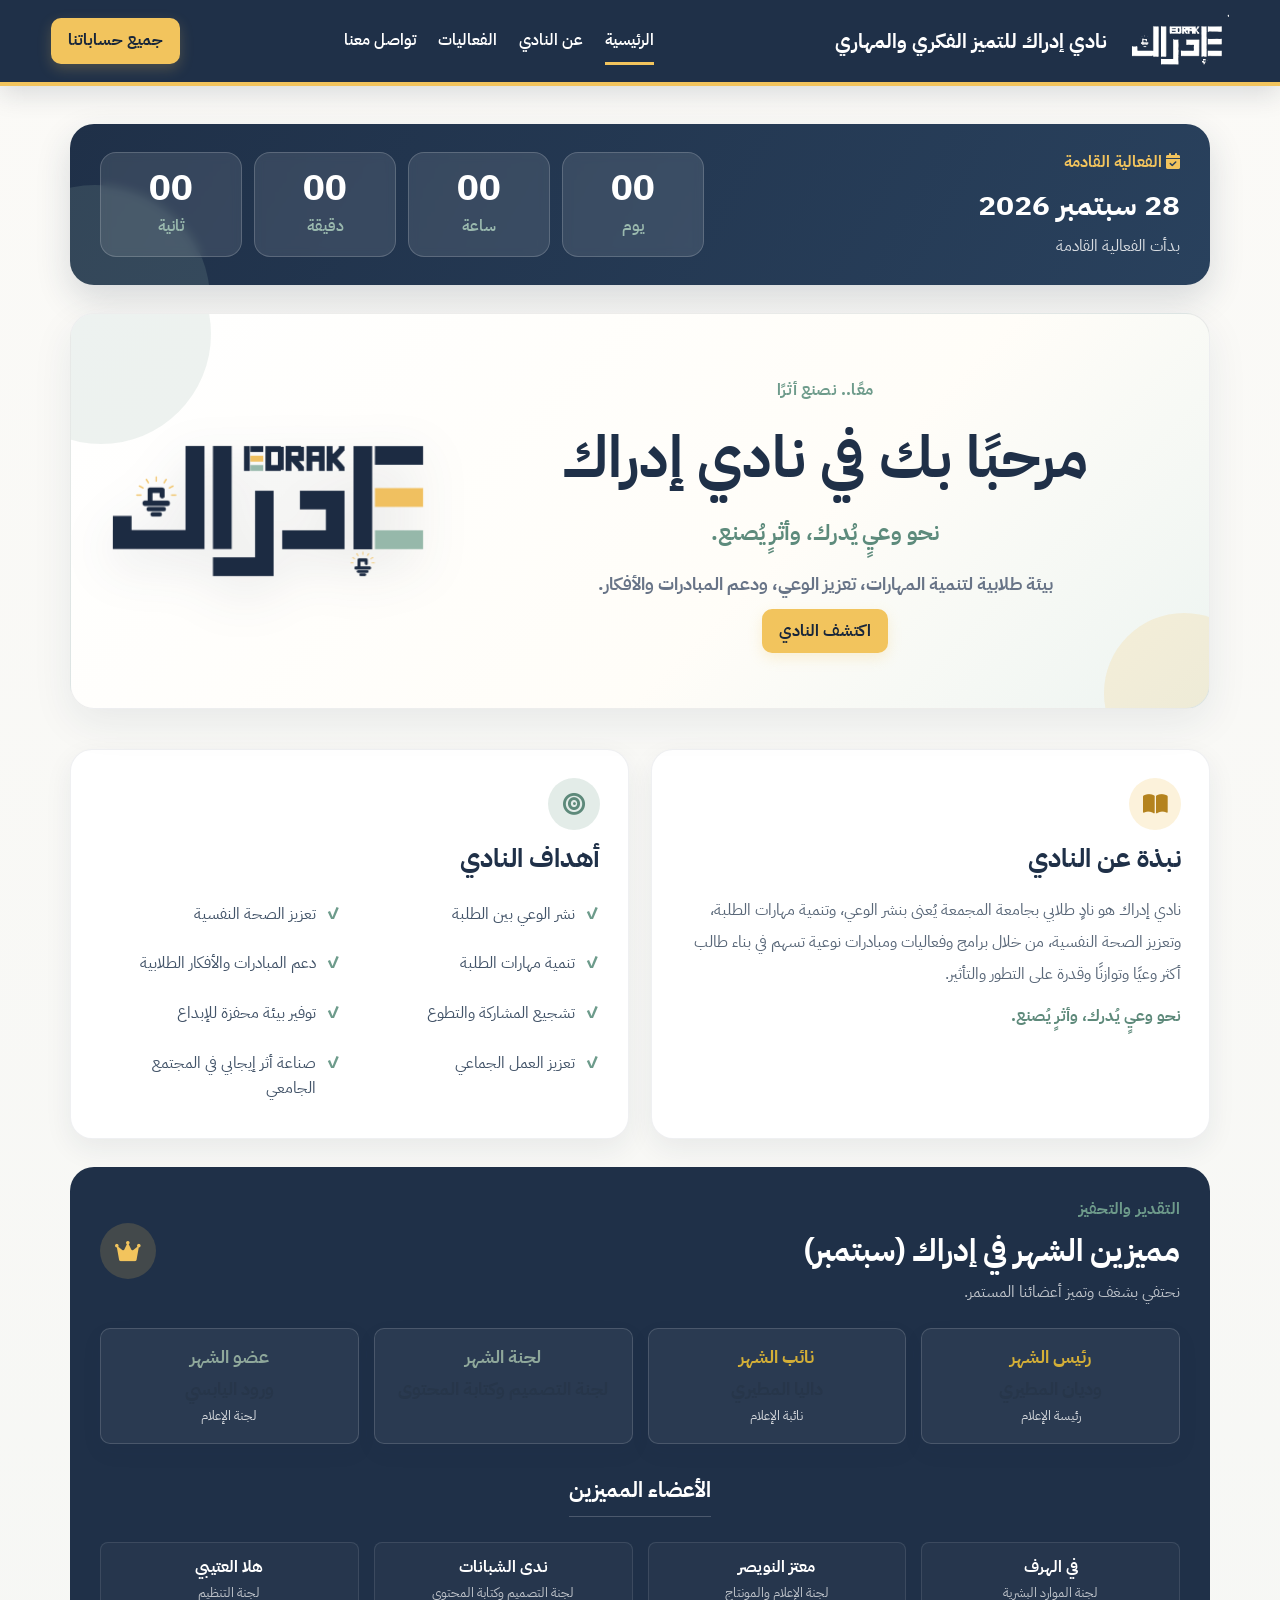
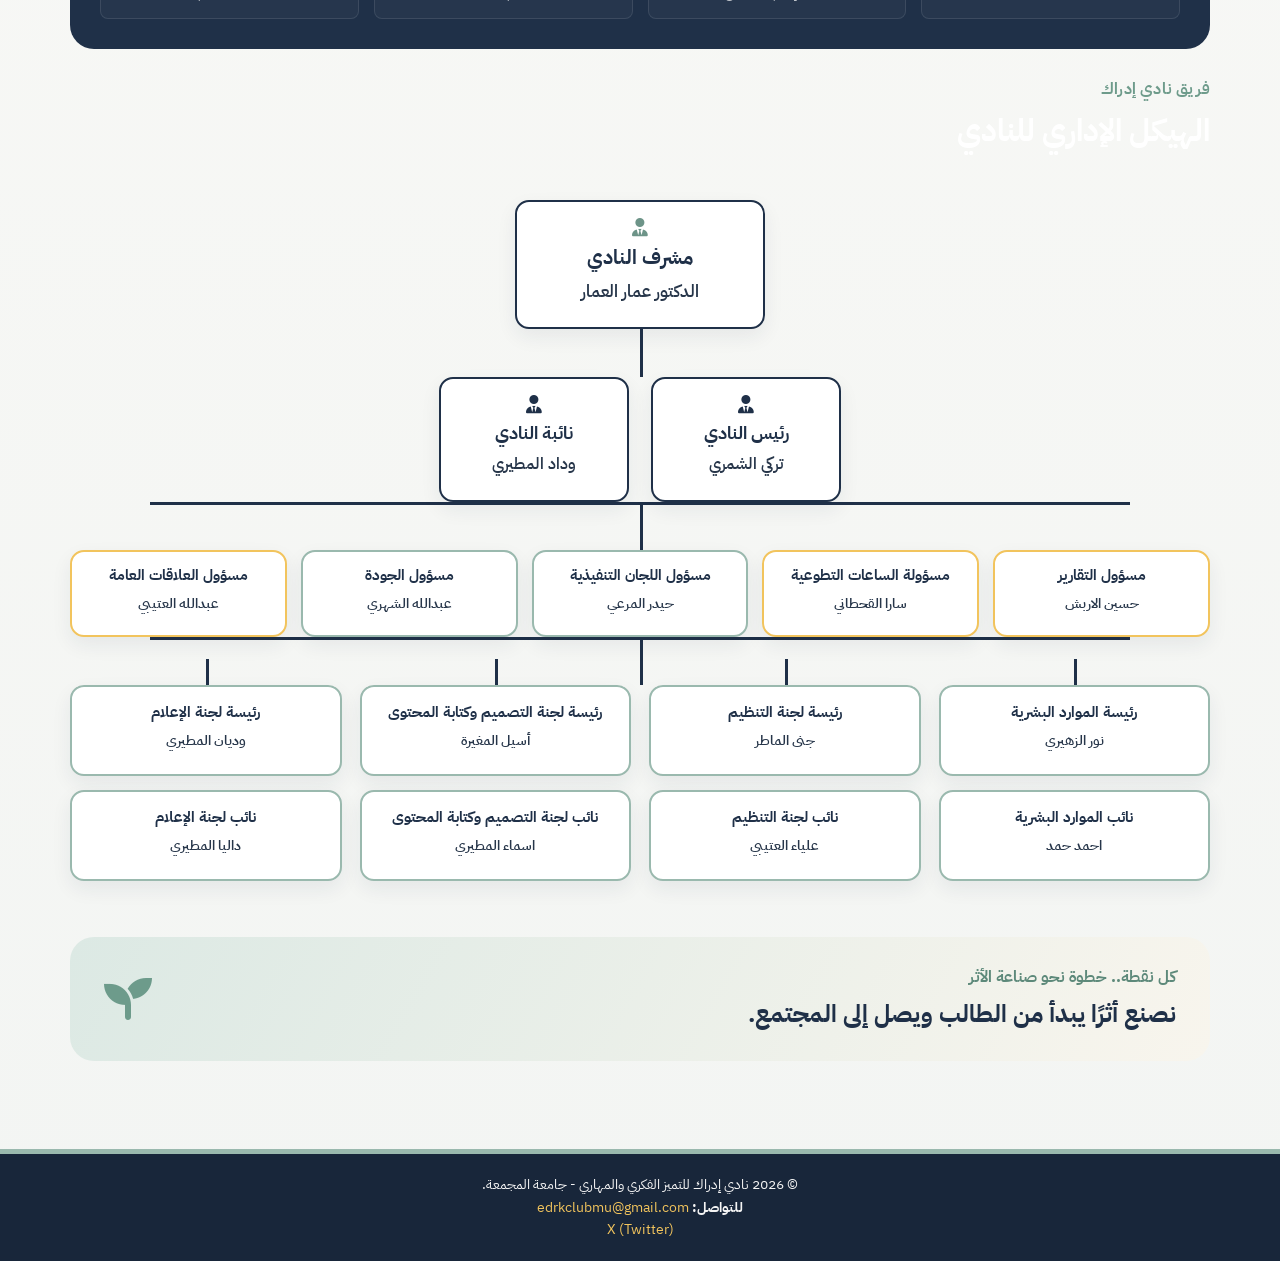
==== commit 3beec836: "Add files via upload" ====
--- a/index.html
+++ b/index.html
@@ -14,7 +14,7 @@
 
 <header>
     <div class="logo-container">
-        <img src="images/edrak-logo.png" alt="شعار نادي إدراك" class="club-logo">
+        <img src="images/header-logo.png" alt="شعار نادي إدراك" class="club-logo">
         <h1>نادي إدراك للتميز الفكري والمهاري</h1>
     </div>
     <input type="checkbox" id="menu-toggle">
@@ -29,7 +29,7 @@
 </header>
 
 <main>
-    <!-- عداد الفعالية القادمة -->
+    <!-- كاونتر الفعاليه القادمه-->
     <section class="event-countdown" aria-label="العد التنازلي للفعالية القادمة">
         <div class="countdown-intro">
             <span class="countdown-kicker"><i class="fas fa-calendar-check"></i> الفعالية القادمة</span>
@@ -80,25 +80,70 @@
         </article>
     </section>
 
-    <!-- أعضاء الشهر ونظام النقاط (حالة الانتظار) -->
+    <!-- أعضاء الشهر المميزين (سبتمبر) -->
     <section class="monthly-section">
         <div class="section-heading-row">
             <div>
                 <span class="eyebrow">التقدير والتحفيز</span>
-                <h3>أعضاء الشهر والترتيب</h3>
+                <h3>مميزين الشهر في إدراك (سبتمبر)</h3>
                 <p>نحتفي بشغف وتميز أعضائنا المستمر.</p>
             </div>
             <div class="crown-icon"><i class="fas fa-crown"></i></div>
         </div>
         
-        <div class="empty-state-card" style="text-align: center; background: rgba(255, 255, 255, 0.05); padding: 30px; border-radius: 12px; border: 1px dashed rgba(255, 255, 255, 0.3); margin-top: 15px;">
-            <i class="fas fa-user-clock" style="font-size: 2.5rem; margin-bottom: 10px; color: #e0e0e0;"></i>
-            <h4 style="margin-bottom: 5px;">سيتم الإعلان عن أعضاء الشهر ونقاط التميّز قريباً</h4>
-            <p style="opacity: 0.8; font-size: 0.95rem;">نحن بصدد تقييم الأداء وإقفال جدول النقاط لهذا الشهر، انتظرونا!</p>
-        </div>
-    </section>
-
-    <!-- الهيكل الإداري بدون أرقام التواصل -->
+        <div class="featured-members-container" style="display: flex; flex-direction: column; gap: 30px; margin-top: 20px;">
+            <!-- الفائزون الرئيسيون -->
+            <div class="top-honors-grid" style="display: grid; grid-template-columns: repeat(auto-fit, minmax(220px, 1fr)); gap: 15px;">
+                <div class="org-node role-gold" style="text-align: center; padding: 15px; border-radius: 10px; background: rgba(255,255,255,0.05); border: 1px solid rgba(255,255,255,0.15);">
+                    <h4 style="margin-bottom: 5px; color: #d4af37;">رئيس الشهر</h4>
+                    <p style="font-size: 1.1rem; font-weight: bold; margin: 0;">وديان المطيري</p>
+                    <small style="opacity: 0.8;">رئيسة الإعلام</small>
+                </div>
+                
+                <div class="org-node role-gold" style="text-align: center; padding: 15px; border-radius: 10px; background: rgba(255,255,255,0.05); border: 1px solid rgba(255,255,255,0.15);">
+                    <h4 style="margin-bottom: 5px; color: #d4af37;">نائب الشهر</h4>
+                    <p style="font-size: 1.1rem; font-weight: bold; margin: 0;">داليا المطيري</p>
+                    <small style="opacity: 0.8;">نائبة الإعلام</small>
+                </div>
+
+                <div class="org-node role-sage" style="text-align: center; padding: 15px; border-radius: 10px; background: rgba(255,255,255,0.05); border: 1px solid rgba(255,255,255,0.15);">
+                    <h4 style="margin-bottom: 5px; color: #8fa89b;">لجنة الشهر</h4>
+                    <p style="font-size: 1.1rem; font-weight: bold; margin: 0;">لجنة التصميم وكتابة المحتوى</p>
+                </div>
+
+                <div class="org-node role-sage" style="text-align: center; padding: 15px; border-radius: 10px; background: rgba(255,255,255,0.05); border: 1px solid rgba(255,255,255,0.15);">
+                    <h4 style="margin-bottom: 5px; color: #8fa89b;">عضو الشهر</h4>
+                    <p style="font-size: 1.1rem; font-weight: bold; margin: 0;">ورود اليابسي</p>
+                    <small style="opacity: 0.8;">لجنة الإعلام</small>
+                </div>
+            </div>
+
+            <!-- الأعضاء المميزين -->
+            <div class="honored-members-section" style="text-align: center;">
+                <h4 style="font-size: 1.3rem; margin-bottom: 15px; border-bottom: 1px solid rgba(255,255,255,0.2); padding-bottom: 8px; display: inline-block;">الأعضاء المميزين</h4>
+                <div class="honored-grid" style="display: grid; grid-template-columns: repeat(auto-fit, minmax(200px, 1fr)); gap: 15px; margin-top: 10px;">
+                    <div style="background: rgba(255,255,255,0.03); padding: 12px; border-radius: 8px; border: 1px solid rgba(255,255,255,0.1);">
+                        <strong>في الهرف</strong><br>
+                        <small style="opacity: 0.7;">لجنة الموارد البشرية</small>
+                    </div>
+                    <div style="background: rgba(255,255,255,0.03); padding: 12px; border-radius: 8px; border: 1px solid rgba(255,255,255,0.1);">
+                        <strong>معتز النويصر</strong><br>
+                        <small style="opacity: 0.7;">لجنة الإعلام والمونتاج</small>
+                    </div>
+                    <div style="background: rgba(255,255,255,0.03); padding: 12px; border-radius: 8px; border: 1px solid rgba(255,255,255,0.1);">
+                        <strong>ندى الشبانات</strong><br>
+                        <small style="opacity: 0.7;">لجنة التصميم وكتابة المحتوى</small>
+                    </div>
+                    <div style="background: rgba(255,255,255,0.03); padding: 12px; border-radius: 8px; border: 1px solid rgba(255,255,255,0.1);">
+                        <strong>هلا العتيبي</strong><br>
+                        <small style="opacity: 0.7;">لجنة التنظيم</small>
+                    </div>
+                </div>
+            </div>
+        </div>
+    </section>
+
+    <!-- الهيكل الإداري-->
     <section class="org-section">
         <div class="section-heading-center">
             <span class="eyebrow">فريق نادي إدراك</span>
--- a/style.css
+++ b/style.css
@@ -1,676 +1,3 @@
-/* ==================================== */
-/* 1. الإعدادات الأساسية والثوابت (Variables) */
-/* ==================================== */
-:root {
-    --primary-dark: #3A454E;
-    --accent-orange: #FDB04C; /* اللون البرتقالي المعتمد */
-    --bg-white: #ffffff;
-    --bg-light: #f4f4f4;
-    --text-color: #333;
-}
-
-* {
-    box-sizing: border-box;
-    margin: 0;
-    padding: 0;
-}
-
-body {
-    font-family: system-ui, -apple-system, BlinkMacSystemFont, "Segoe UI", Roboto, "Helvetica Neue", Arial, "Noto Sans Arabic", sans-serif, "Apple Color Emoji", "Segoe UI Emoji", "Segoe UI Symbol", "Noto Color Emoji";
-    color: var(--text-color);
-    background-color: var(--bg-light);
-    line-height: 1.6;
-    direction: rtl;
-}
-
-a {
-    text-decoration: none;
-    color: var(--primary-dark);
-    transition: color 0.3s ease;
-}
-
-a:hover {
-    color: var(--accent-orange);
-}
-
-main {
-    padding: 30px 50px;
-    max-width: 1200px;
-    margin: auto;
-}
-
-/* 🌟 تنسيق شريط التنقل السفلي (مخفي افتراضياً) 🌟 */
-.mobile-bottom-nav {
-    display: none; /* مخفي على شاشات سطح المكتب */
-    position: fixed;
-    bottom: 0;
-    left: 0;
-    right: 0;
-    width: 100%;
-    height: 60px; 
-    background-color: var(--primary-dark);
-    box-shadow: 0 -2px 10px rgba(0, 0, 0, 0.3);
-    z-index: 1000;
-    justify-content: space-around;
-    align-items: center;
-    border-top: 1px solid #4a5761;
-}
-
-.mobile-bottom-nav a {
-    color: white !important;
-    text-align: center;
-    flex: 1;
-    padding: 5px 0;
-    display: flex;
-    flex-direction: column;
-    align-items: center;
-    font-size: 12px;
-    transition: color 0.2s, background-color 0.3s;
-}
-
-.mobile-bottom-nav a:hover {
-    background-color: #4a5761; 
-}
-
-.mobile-bottom-nav a i {
-    font-size: 18px;
-    margin-bottom: 3px;
-}
-
-.mobile-bottom-nav a.active {
-    color: var(--accent-orange) !important;
-}
-
-.mobile-bottom-nav a.active span {
-    font-weight: bold;
-}
-
-
-/* ==================================== */
-/* 2. تنسيق شريط التنقل (Header) */
-/* ==================================== */
-header {
-    background-color: var(--primary-dark);
-    color: white;
-    padding: 15px 50px;
-    display: flex;
-    justify-content: space-between;
-    align-items: center;
-    box-shadow: 0 2px 5px rgba(0, 0, 0, 0.2);
-}
-
-.logo-container {
-    display: flex;
-    align-items: center;
-}
-
-.club-logo {
-    height: 40px;
-    margin-left: 15px;
-}
-
-header h1 {
-    font-size: 20px;
-    white-space: nowrap;
-}
-
-nav a {
-    color: white;
-    margin-right: 20px;
-    padding: 8px 0;
-    font-weight: 500;
-    position: relative;
-}
-
-nav a.active::after,
-nav a:hover::after {
-    content: '';
-    position: absolute;
-    bottom: -5px;
-    right: 0;
-    width: 100%;
-    height: 3px;
-    background-color: var(--accent-orange);
-    transition: width 0.3s ease;
-}
-
-nav a.active::after {
-    width: 100%;
-}
-
-.cta-button {
-    background-color: var(--accent-orange);
-    color: var(--primary-dark) !important;
-    padding: 8px 15px;
-    border-radius: 20px;
-    font-weight: bold;
-    transition: background-color 0.3s ease;
-}
-
-.cta-button:hover {
-    background-color: #ffb74d;
-}
-
-/* 🌟 خاص بالتصميم الجديد للقائمة المنسدلة على الجوال 🌟 */
-#menu-toggle {
-    display: none; /* إخفاء مربع الاختيار */
-}
-
-.menu-icon {
-    display: none; /* افتراضياً مخفي على شاشات سطح المكتب */
-    cursor: pointer;
-    font-size: 30px;
-    color: white;
-    margin-left: 15px;
-}
-
-/* ==================================== */
-/* 3. تنسيق الأقسام الرئيسية... */
-/* ==================================== */
-
-.hero {
-    text-align: center;
-    padding: 60px 40px; 
-    background-color: var(--bg-white); 
-    border-radius: 10px;
-    margin-bottom: 40px;
-    box-shadow: 0 4px 15px rgba(0, 0, 0, 0.1); 
-    
-    /* 🛠️ إزالة التنسيقات المتعلقة بالصورة كخلفية كما طُلب */
-    background-image: none; 
-    padding-bottom: 60px; /* تعديل الـ padding بعد إزالة الخلفية */
-}
-
-/* 🛠️ تنسيق الصورة الرئيسية 1.jpg للتأكد من أنها تظهر بشكل طبيعي */
-.hero-main-image {
-    max-width: 100%; /* لضمان استجابتها */
-    height: auto;
-    margin-bottom: 20px; /* مسافة أسفل الصورة */
-    display: block; 
-    margin-left: auto;
-    margin-right: auto;
-    border-radius: 0; /* إزالة أي حواف دائرية */
-    box-shadow: none; /* إزالة أي تظليل */
-    border: none; /* إزالة أي حدود */
-}
-
-/* 🚀 التنسيق الجديد لشعار النادي داخل قسم Hero (للتطبيق حسب الطلب) */
-.hero .hero-main-image {
-    /* تحديد عرض الشعار في شاشات سطح المكتب */
-    max-width: 300px;
-    height: auto;
-    /* تطبيق الإطار المربع البرتقالي */
-    border: 5px solid var(--accent-orange); 
-    padding: 15px; /* مسافة داخلية بين الشعار والإطار */
-    border-radius: 20px; /* جعل الحواف دائرية قليلاً */
-    display: block; 
-    margin: 20px auto; /* توسيط الشعار أفقياً وترك مسافة */
-    box-shadow: 0 4px 8px rgba(0, 0, 0, 0.1); /* إضافة ظل خفيف للإبراز */
-}
-/* ----------------------------------------------------------- */
-
-
-.hero h2 {
-    font-size: 38px;
-    color: var(--accent-orange); 
-    margin-bottom: 15px;
-    /* 🚀 التعديل المطلوب: لضمان بقاء النص على سطر واحد حتى في الجوال */
-    white-space: nowrap; 
-}
-.hero p {
-    font-size: 20px;
-    color: #555;
-    max-width: 800px;
-    margin: 0 auto 20px auto;
-}
-/* تنسيقات إضافية لفقرات قسم Hero */
-.hero-vision {
-    font-size: 20px;
-    color: #3A454E; /* لون أغمق للرؤية */
-    margin-bottom: 10px !important; /* مسافة أصغر بين الرؤية والملاحظة */
-}
-
-.hero-note {
-    font-size: 14px;
-    color: #888; /* لون رمادي فاتح للملاحظة */
-    margin-bottom: 25px !important; /* مسافة كافية قبل زر CTA */
-    font-style: italic; /* لجعلها مميزة كملاحظة */
-}
-/* ==================================== */
-/* 4. تنسيق البطاقات (Cards) والمحتوى المتعدد الأعمدة */
-/* ==================================== */
-.card-container {
-    display: flex;
-    gap: 30px;
-    margin-bottom: 40px;
-    flex-wrap: wrap;
-    justify-content: center;
-}
-
-.card {
-    background-color: var(--bg-white);
-    padding: 20px;
-    border-radius: 8px;
-    box-shadow: 0 4px 8px rgba(0, 0, 0, 0.1);
-    flex: 1;
-    min-width: 300px;
-    transition: transform 0.3s ease;
-}
-
-.card:hover {
-    transform: translateY(-5px);
-}
-
-.card h4 {
-    color: var(--accent-orange); 
-    margin-bottom: 10px;
-    font-size: 20px;
-}
-
-.card.event-card-with-grid {
-    flex: 1; 
-    min-width: 350px;
-}
-
-.event-photo-grid {
-    display: grid;
-    grid-template-columns: repeat(4, 1fr); 
-    gap: 10px;
-    margin-top: 20px;
-}
-
-.event-photo-grid img {
-    width: 100%;
-    height: 100px;
-    object-fit: cover;
-    border-radius: 4px;
-    border: 1px solid #ddd;
-    transition: transform 0.3s ease;
-}
-
-.event-photo-grid img:hover {
-    transform: scale(1.05);
-    z-index: 10;
-}
-
-/* ==================================== */
-/* 5. تنسيق الهيكل التنظيمي (Org Chart) */
-/* ==================================== */
-.org-chart {
-    padding-top: 40px;
-    margin-top: 40px;
-}
-
-.org-chart h3 {
-    text-align: center;
-    font-size: 28px;
-    margin-bottom: 30px;
-    color: var(--accent-orange); 
-}
-
-.org-chart .section-description {
-    text-align: center;
-    max-width: 800px;
-    margin: 0 auto 40px auto;
-    font-size: 17px;
-    color: #555;
-}
-
-.org-leadership {
-    display: flex;
-    flex-direction: column; 
-    align-items: center;
-    gap: 15px; 
-    margin-bottom: 60px; 
-}
-
-.role-box {
-    padding: 12px 25px; 
-    border-radius: 25px; 
-    font-weight: bold;
-    text-align: center;
-    min-width: 280px; 
-    box-shadow: 0 4px 8px rgba(0, 0, 0, 0.1); 
-    transition: transform 0.3s ease;
-}
-
-.role-box:hover {
-    transform: translateY(-5px); 
-}
-
-.primary-role {
-    background-color: var(--primary-dark);
-    color: white;
-}
-
-.primary-role p {
-    font-size: 14px;
-    margin-bottom: 3px;
-    opacity: 0.8;
-}
-
-.primary-role h4 {
-    color: white;
-    font-size: 22px;
-    margin: 0;
-}
-
-.committees-container {
-    display: flex;
-    flex-wrap: wrap; 
-    gap: 25px; 
-    justify-content: center;
-}
-
-.committee {
-    width: 280px; 
-    text-align: center;
-    border: 1px solid var(--bg-light);
-    border-radius: 10px; 
-    padding-bottom: 15px;
-    box-shadow: 0 0 8px rgba(0, 0, 0, 0.08); 
-    background-color: var(--bg-white);
-    overflow: hidden;
-}
-
-.committee-head {
-    padding: 12px;
-    border-radius: 9px 9px 0 0; 
-    font-weight: bold;
-    margin-bottom: 15px; 
-    font-size: 18px;
-}
-
-.accent-role {
-    background-color: var(--accent-orange);
-    color: var(--primary-dark);
-}
-
-.committee-members {
-    list-style: none; 
-    padding: 0 10px;
-    text-align: center;
-}
-
-.committee-members li {
-    padding: 5px 0;
-    color: var(--primary-dark);
-    font-size: 15px;
-}
-
-
-/* ==================================== */
-/* 6. تنسيق نموذج التواصل (Contact Form) */
-/* ==================================== */
-.join-form, .contact-info {
-    background-color: var(--bg-white);
-    padding: 30px;
-    border-radius: 8px;
-    box-shadow: 0 4px 8px rgba(0, 0, 0, 0.1);
-    margin-bottom: 30px;
-}
-
-.form-title {
-    color: var(--accent-orange);
-    text-align: center;
-    margin-bottom: 25px;
-    border-bottom: 2px solid var(--primary-dark);
-    padding-bottom: 10px;
-}
-
-form label {
-    display: block;
-    margin-bottom: 8px;
-    margin-top: 15px;
-    font-weight: bold;
-    color: var(--primary-dark);
-}
-
-form input[type="text"],
-form input[type="email"],
-form textarea {
-    width: 100%;
-    padding: 12px;
-    border: 1px solid #ccc;
-    border-radius: 6px;
-    font-size: 16px;
-    margin-bottom: 10px;
-}
-
-.join-form .cta-button {
-    display: block;
-    width: 100%;
-    text-align: center;
-    margin-top: 30px;
-    padding: 15px 0;
-    font-size: 18px;
-}
-
-/* ==================================== */
-/* 7. تنسيق بطاقة شخصية الأسبوع (Weekly Personality) */
-/* ==================================== */
-.weekly-personality {
-    margin-bottom: 40px;
-}
-
-.personality-card {
-    display: flex;
-    background-color: var(--bg-white);
-    padding: 30px;
-    border-radius: 10px;
-    box-shadow: 0 4px 10px rgba(0, 0, 0, 0.15);
-    align-items: center;
-}
-
-.image-placeholder {
-    width: 250px;
-    height: 250px;
-    overflow: hidden;
-    border-radius: 50%;
-    margin-left: 30px;
-    flex-shrink: 0;
-    border: 5px solid var(--accent-orange);
-}
-
-.person-photo {
-    width: 100%;
-    height: 100%;
-    object-fit: cover;
-}
-
-.person-details {
-    flex-grow: 1;
-}
-
-.person-details h4 {
-    color: var(--accent-orange); 
-    font-size: 26px;
-    margin-bottom: 5px;
-}
-
-.person-details p {
-    color: #666;
-    margin-bottom: 20px;
-    font-style: italic;
-}
-
-.achievements-list {
-    list-style: none;
-    padding: 0;
-}
-
-.achievements-list li {
-    padding: 8px 0;
-    border-right: 4px solid var(--accent-orange);
-    padding-right: 15px;
-    margin-bottom: 8px;
-    background-color: var(--bg-light);
-    border-radius: 4px;
-    font-size: 16px;
-}
-
-/* ==================================== */
-/* 8. تنسيق الفوتر (Footer) */
-/* ==================================== */
-footer {
-    background-color: var(--primary-dark);
-    color: #f4f4f4;
-    text-align: center;
-    padding: 20px 0;
-    font-size: 14px;
-    margin-top: 40px;
-}
-
-footer a {
-    color: var(--accent-orange) !important;
-}
-
-/* ==================================== */
-/* 9. تنسيقات الاستجابة للشاشات الصغيرة (الجوال) */
-/* ==================================== */
-
-@media (max-width: 768px) {
-    
-    /* 🚀 الترتيب على الجوال لشعار Hero */
-    .hero .hero-main-image {
-        /* تقليل عرض الشعار على شاشات الجوال لضمان الترتيب */
-        max-width: 80%; /* جعله يشغل 80% من عرض الشاشة */
-        border-width: 3px; /* تقليل سمك الإطار قليلاً */
-        padding: 10px;
-        margin: 15px auto;
-    }
-    
-    .hero h2 {
-        font-size: 1.5em; /* ضبط حجم العنوان الرئيسي على الجوال ليناسب الشعار */
-    }
-    /* ----------------------------------------------------------- */
-
-    /* 9.1 إظهار أيقونة القائمة */
-    .menu-icon {
-        display: block;
-        order: 1; 
-    }
-    
-    header {
-        flex-wrap: wrap; 
-        padding: 10px 15px;
-    }
-    
-    .logo-container {
-        order: 0; 
-    }
-
-    /* 🛠️ التعديل الحاسم: تصغير حجم عنوان الصفحة على الجوال (لحل مشكلة التكبير) */
-    .page-header h2 {
-        font-size: 24px; 
-        white-space: nowrap; 
-        overflow: hidden; 
-        text-overflow: ellipsis; 
-    }
-    
-    /* 9.2 تنسيق زر الـ CTA على الجوال */
-    .cta-button {
-        width: calc(100% - 30px); 
-        order: 3; 
-        /* تحديد موقع الزر في أسفل الـ header */
-        margin-top: 10px;
-        margin-right: 15px;
-        margin-left: 15px;
-    }
-    
-    /* 🌟 التعديل الحاسم: إظهار الشريط السفلي 🌟 */
-    .mobile-bottom-nav {
-        display: flex; /* إظهار الشريط السفلي الثابت */
-    }
-    
-    /* 🌟 التعديل الحاسم: إضافة مسافة سفلية للجسم لكي لا يغطي الشريط المحتوى 🌟 */
-    body {
-        padding-bottom: 60px; /* يجب أن تكون بنفس ارتفاع شريط التنقل السفلي */
-    }
-
-    /* 🌟 إظهار القائمة المنسدلة (الهامبرغر) 🌟 */
-    nav {
-        width: 100%;
-        max-height: 0;
-        overflow: hidden;
-        transition: max-height 0.4s ease-in-out;
-        order: 2; 
-        text-align: right;
-        margin: 0;
-        padding: 0;
-        background-color: #4a5761; 
-    }
-    
-    /* إظهار القائمة عند النقر على الهامبرغر */
-    #menu-toggle:checked ~ nav {
-        max-height: 300px; 
-        padding: 10px 0;
-    }
-    
-    nav a {
-        display: block; 
-        font-size: 16px;
-        margin: 0; 
-        padding: 10px 20px;
-        border-bottom: 1px dotted rgba(255, 255, 255, 0.1); 
-    }
-    
-    nav a.active::after, nav a:hover::after {
-        display: none; 
-    }
-
-    /* باقي التنسيقات كما هي... */
-    main {
-        padding: 20px 10px; 
-    }
-    /* ... (تنسيقات الجوال الأخرى) ... */
-
-    .card-container {
-        flex-direction: column;
-        gap: 15px;
-    }
-    
-    .personality-card {
-        flex-direction: column;
-        text-align: center;
-    }
-    
-    .image-placeholder {
-        margin-bottom: 20px;
-        margin-left: 0;
-    }
-
-    .event-photo-grid {
-        grid-template-columns: repeat(2, 1fr); 
-    }
-}/* ==================================== */
-/* 9. تنسيقات الاستجابة للشاشات الصغيرة (الجوال) */
-/* ==================================== */
-
-@media (max-width: 768px) {
-    
-    /* 🚀 الترتيب على الجوال لشعار Hero */
-    .hero .hero-main-image {
-        /* تقليل عرض الشعار على شاشات الجوال لضمان الترتيب */
-        max-width: 80%; /* جعله يشغل 80% من عرض الشاشة */
-        border-width: 3px; /* تقليل سمك الإطار قليلاً */
-        padding: 10px;
-        margin: 15px auto;
-    }
-    
-    .hero h2 {
-        /* 🛠️ تعديل حجم الخط لضمان ظهوره في سطر واحد على أضيق الشاشات */
-        font-size: 1.2em; 
-        white-space: nowrap; /* تأكيد عدم كسر السطر */
-    }
-    /* ----------------------------------------------------------- */
-
-    /* ... باقي التنسيقات ... */
-}
-/* ====================================
-   هوية نادي إدراك الجديدة
-   مستوحاة من دليل الهوية المرفق
-   ==================================== */
 :root {
     --primary-dark: #1F3048;
     --primary-deep: #18263A;
@@ -683,132 +10,279 @@
     --muted: #687487;
 }
 
-html { scroll-behavior: smooth; }
+* {
+    box-sizing: border-box;
+    margin: 0;
+    padding: 0;
+}
+
+html { 
+    scroll-behavior: smooth; 
+}
 
 body {
-    font-family: "IBM Plex Sans Arabic", "29LT Adir", "Noto Sans Arabic", Tahoma, Arial, sans-serif;
+    font-family: "IBM Plex Sans Arabic", "29LT Adir", "Noto Sans Arabic", system-ui, -apple-system, sans-serif;
     color: var(--text-color);
     background: linear-gradient(180deg, #fbfaf7 0%, var(--surface-soft) 100%);
-}
-
+    line-height: 1.6;
+    direction: rtl;
+}
+
+a {
+    text-decoration: none;
+    color: var(--primary-dark);
+    transition: color 0.3s ease;
+}
+
+a:hover {
+    color: var(--accent-gold);
+}
+
+main { 
+    max-width: 1240px; 
+    margin: auto;
+    padding: 38px clamp(18px, 4vw, 50px); 
+}
+
+/* ====================================
+  (Header & Nav)
+   ==================================== */
 header {
     background: var(--primary-dark);
+    color: white;
     padding: 14px clamp(18px, 4vw, 55px);
+    display: flex;
+    justify-content: space-between;
+    align-items: center;
     border-bottom: 4px solid var(--accent-gold);
-    box-shadow: 0 8px 25px rgba(24,38,58,.14);
-}
-
-.logo-container { gap: 14px; }
-.club-logo { height: 52px; width: 112px; object-fit: contain; margin-left: 0; }
-header h1 { font-size: clamp(15px, 1.7vw, 20px); font-weight: 700; }
-nav a { margin-right: 18px; font-weight: 600; }
-nav a.active::after, nav a:hover::after { background: var(--accent-gold); height: 3px; }
+    box-shadow: 0 8px 25px rgba(24, 38, 58, 0.14);
+}
+
+.logo-container {
+    display: flex;
+    align-items: center;
+    gap: 14px;
+}
+
+.club-logo {
+    height: 52px;
+    width: 112px;
+    object-fit: contain;
+}
+
+header h1 {
+    font-size: clamp(15px, 1.7vw, 20px);
+    font-weight: 700;
+    white-space: nowrap;
+}
+
+nav a {
+    color: white;
+    margin-right: 18px;
+    padding: 8px 0;
+    font-weight: 600;
+    position: relative;
+}
+
+nav a.active::after, 
+nav a:hover::after {
+    content: '';
+    position: absolute;
+    bottom: -5px;
+    right: 0;
+    width: 100%;
+    height: 3px;
+    background: var(--accent-gold);
+    transition: width 0.3s ease;
+}
 
 .cta-button {
     background: var(--accent-gold);
     color: var(--primary-deep) !important;
+    padding: 10px 17px;
     border-radius: 10px;
-    padding: 10px 17px;
-    box-shadow: 0 5px 14px rgba(242,196,93,.22);
-}
-.cta-button:hover { background: #f6d37d; transform: translateY(-1px); }
-
-main { max-width: 1240px; padding: 38px clamp(18px, 4vw, 50px); }
-
+    font-weight: bold;
+    box-shadow: 0 5px 14px rgba(242, 196, 93, 0.22);
+    transition: all 0.3s ease;
+}
+
+.cta-button:hover {
+    background: #f6d37d;
+    transform: translateY(-1px);
+}
+
+#menu-toggle, .menu-icon {
+    display: none;
+}
+
+/* ====================================
+  (Hero & Headers)
+   ==================================== */
 .hero, .page-header {
     background: var(--surface);
-    border: 1px solid rgba(31,48,72,.08);
+    border: 1px solid rgba(31, 48, 72, 0.08);
     border-radius: 24px;
-    box-shadow: 0 14px 40px rgba(31,48,72,.08);
+    box-shadow: 0 14px 40px rgba(31, 48, 72, 0.08);
+}
+
+.page-header { 
+    padding: 20px 30px;
+    margin-bottom: 30px;
+    border-right: 5px solid var(--accent-gold); 
 }
 
 .hero {
     position: relative;
     overflow: hidden;
     padding: 64px 35px;
+    text-align: center;
+    margin-bottom: 40px;
     background: linear-gradient(135deg, #fff 0%, #fffdf8 62%, #edf4f1 100%);
 }
+
 .hero::before {
     content: "";
     position: absolute;
-    width: 220px; height: 220px;
+    width: 220px; 
+    height: 220px;
     border-radius: 50%;
-    background: rgba(154,185,174,.18);
-    left: -80px; top: -90px;
-}
+    background: rgba(154, 185, 174, 0.18);
+    left: -80px; 
+    top: -90px;
+}
+
 .hero::after {
     content: "";
     position: absolute;
-    width: 160px; height: 160px;
+    width: 160px; 
+    height: 160px;
     border-radius: 50%;
-    background: rgba(242,196,93,.18);
-    right: -55px; bottom: -65px;
-}
-.hero > * { position: relative; z-index: 1; }
+    background: rgba(242, 196, 93, 0.18);
+    right: -55px; 
+    bottom: -65px;
+}
+
+.hero > * { 
+    position: relative; 
+    z-index: 1; 
+}
+
 .hero-main-image.hero-logo-display {
     width: min(330px, 70vw);
     max-height: 180px;
     object-fit: contain;
-    margin-bottom: 22px;
-}
-.hero h2, .page-header h2 { color: var(--primary-dark); font-weight: 800; }
-.hero-vision { color: var(--muted); max-width: 760px; margin: 12px auto 18px; }
-.hero-note { color: #6f9489; font-weight: 700; }
-
-h3.section-title, .achievements h3, .weekly-personality h3, .club-vision h3, .org-chart h3, .past-events h3 {
-    color: var(--primary-dark);
-    font-weight: 800;
-}
-
-.card, .personality-card, .join-form, .role-box, .committee {
+    margin: 0 auto 22px auto;
+    display: block;
+}
+
+.hero h2, .page-header h2 { 
+    color: var(--primary-dark); 
+    font-weight: 800; 
+    font-size: clamp(24px, 4vw, 38px);
+}
+
+.hero p {
+    font-size: 18px;
+    color: var(--muted);
+    max-width: 800px;
+    margin: 0 auto 20px auto;
+}
+
+.hero-vision { 
+    color: var(--muted); 
+    max-width: 760px; 
+    margin: 12px auto 18px; 
+    font-size: 20px;
+}
+
+.hero-note { 
+    color: #6f9489; 
+    font-weight: 700; 
+    font-size: 14px;
+}
+
+/* ====================================
+  (Cards)
+   ==================================== */
+.card-container {
+    display: flex;
+    gap: 30px;
+    margin-bottom: 40px;
+    flex-wrap: wrap;
+    justify-content: center;
+}
+
+.card, .personality-card, .join-form, .contact-info, .role-box, .committee {
     background: var(--surface);
-    border: 1px solid rgba(31,48,72,.08);
-    box-shadow: 0 10px 28px rgba(31,48,72,.07);
+    border: 1px solid rgba(31, 48, 72, 0.08);
+    box-shadow: 0 10px 28px rgba(31, 48, 72, 0.07);
     border-radius: 18px;
-}
-.card { border-top: 4px solid var(--accent-sage); }
-.card:nth-child(even) { border-top-color: var(--accent-gold); }
-.card h4 { color: var(--primary-dark); }
-.card p, .personality-card p, .section-description { color: var(--muted); }
-
-.page-header { border-right: 5px solid var(--accent-gold); }
-
-.role-box.primary-role { background: var(--primary-dark); color: white; border: none; }
-.role-box.primary-role h4 { color: white; }
-.accent-role, .committee-head { background: var(--accent-sage) !important; color: var(--primary-deep) !important; }
-
-footer {
-    background: var(--primary-deep) !important;
-    border-top: 5px solid var(--accent-sage);
-}
-footer a:hover { color: var(--accent-gold) !important; }
-
-.mobile-bottom-nav { background: var(--primary-dark); border-top: 3px solid var(--accent-gold); }
-.mobile-bottom-nav a.active { color: var(--accent-gold) !important; }
-
-input, textarea, select {
-    border: 1px solid #d6ddd9 !important;
-    border-radius: 10px !important;
-    background: #fff !important;
-}
-input:focus, textarea:focus, select:focus {
-    outline: none;
-    border-color: var(--accent-sage) !important;
-    box-shadow: 0 0 0 3px rgba(154,185,174,.2) !important;
-}
-
-@media (max-width: 700px) {
-    header { padding: 11px 14px; }
-    .club-logo { width: 86px; height: 42px; }
-    header h1 { font-size: 14px; }
-    .hero { padding: 45px 20px; border-radius: 18px; }
-    .hero-main-image.hero-logo-display { width: min(270px, 82vw); }
-    main { padding: 22px 14px 80px; }
-}
-
-/* ====================================
-   إضافات الصفحة الرئيسية الجديدة
-   ==================================== */
+    padding: 25px;
+}
+
+.card { 
+    flex: 1;
+    min-width: 300px;
+    border-top: 4px solid var(--accent-sage); 
+    transition: transform 0.3s ease;
+}
+
+.card:nth-child(even) { 
+    border-top-color: var(--accent-gold); 
+}
+
+.card:hover {
+    transform: translateY(-5px);
+}
+
+.card h4 { 
+    color: var(--primary-dark); 
+    font-size: 20px;
+    margin-bottom: 10px;
+}
+
+.card p, .personality-card p, .section-description { 
+    color: var(--muted); 
+}
+
+.event-photo-grid {
+    display: grid;
+    grid-template-columns: repeat(4, 1fr); 
+    gap: 10px;
+    margin-top: 20px;
+}
+
+.event-photo-grid img {
+    width: 100%;
+    height: 100px;
+    object-fit: cover;
+    border-radius: 8px;
+    border: 1px solid rgba(31, 48, 72, 0.1);
+    transition: transform 0.3s ease;
+}
+
+.event-photo-grid img:hover {
+    transform: scale(1.05);
+    z-index: 10;
+}
+
+/* ====================================
+  (Countdown & Impact)
+   ==================================== */
+.home-hero { 
+    display: flex; 
+    align-items: center; 
+    justify-content: space-between; 
+    gap: 40px; 
+    min-height: 340px; 
+}
+
+.home-hero .hero-content { position: relative; z-index: 2; flex: 1; }
+.home-hero .hero-brand-logo { width: min(330px, 34vw); height: auto; object-fit: contain; position: relative; z-index: 1; filter: drop-shadow(0 15px 25px rgba(31, 48, 72, 0.12)); }
+.eyebrow { color: #6e9b8b; font-weight: 700; letter-spacing: .2px; }
+.home-hero h2 { color: var(--primary-dark); font-size: clamp(34px, 5vw, 58px); margin: 8px 0 10px; }
+.home-hero .hero-vision { color: #5d8b7c; font-size: 22px; }
+
 .event-countdown {
     display: grid;
     grid-template-columns: 1fr 1.35fr;
@@ -819,10 +293,11 @@
     border-radius: 24px;
     background: linear-gradient(120deg, var(--primary-dark), #29415d);
     color: #fff;
-    box-shadow: 0 14px 35px rgba(31,48,72,.16);
+    box-shadow: 0 14px 35px rgba(31, 48, 72, 0.16);
     position: relative;
     overflow: hidden;
 }
+
 .event-countdown::after {
     content: "";
     position: absolute;
@@ -831,37 +306,33 @@
     border-radius: 50%;
     left: -90px;
     bottom: -130px;
-    background: rgba(154,185,174,.16);
-}
+    background: rgba(154, 185, 174, 0.16);
+}
+
 .countdown-intro { position: relative; z-index: 1; }
 .countdown-kicker { color: var(--accent-gold); font-weight: 700; }
-.countdown-intro h2 { font-size: 30px; margin: 5px 0; }
-.countdown-intro p { color: rgba(255,255,255,.82); }
+.countdown-intro h2 { font-size: 30px; margin: 5px 0; color: #fff; }
+.countdown-intro p { color: rgba(255, 255, 255, 0.82); }
 .countdown-grid { display: grid; grid-template-columns: repeat(4, 1fr); gap: 12px; position: relative; z-index: 1; }
+
 .countdown-box {
-    background: rgba(255,255,255,.10);
-    border: 1px solid rgba(255,255,255,.18);
+    background: rgba(255, 255, 255, 0.10);
+    border: 1px solid rgba(255, 255, 255, 0.18);
     border-radius: 16px;
     padding: 17px 10px;
     text-align: center;
     backdrop-filter: blur(5px);
 }
+
 .countdown-box strong { display: block; font-size: 36px; line-height: 1; color: #fff; }
 .countdown-box span { display: block; margin-top: 8px; color: var(--accent-sage); font-weight: 600; }
 
-.home-hero { display: flex; align-items: center; justify-content: space-between; gap: 40px; min-height: 340px; }
-.home-hero .hero-content { position: relative; z-index: 2; flex: 1; }
-.home-hero .hero-brand-logo { width: min(330px, 34vw); height: auto; object-fit: contain; position: relative; z-index: 1; filter: drop-shadow(0 15px 25px rgba(31,48,72,.12)); }
-.eyebrow { color: #6e9b8b; font-weight: 700; letter-spacing: .2px; }
-.home-hero h2 { color: var(--primary-dark); font-size: clamp(34px, 5vw, 58px); margin: 8px 0 10px; }
-.home-hero .hero-vision { color: #5d8b7c; font-size: 22px; }
-
 .home-info-grid { display: grid; grid-template-columns: 1fr 1fr; gap: 22px; margin: 28px 0; }
-.info-card { background: var(--surface); border-radius: 22px; padding: 28px; border: 1px solid rgba(31,48,72,.07); box-shadow: 0 10px 28px rgba(31,48,72,.07); }
+.info-card { background: var(--surface); border-radius: 22px; padding: 28px; border: 1px solid rgba(31, 48, 72, 0.07); box-shadow: 0 10px 28px rgba(31, 48, 72, 0.07); }
 .info-card h3 { color: var(--primary-dark); font-size: 26px; margin: 8px 0 14px; }
 .info-card p { color: #596778; font-size: 16px; line-height: 2; }
-.section-icon { width: 52px; height: 52px; display: grid; place-items: center; border-radius: 50%; background: rgba(242,196,93,.22); color: #b4831e; font-size: 22px; }
-.sage-icon { background: rgba(154,185,174,.28); color: #5d897a; }
+.section-icon { width: 52px; height: 52px; display: grid; place-items: center; border-radius: 50%; background: rgba(242, 196, 93, 0.22); color: #b4831e; font-size: 22px; }
+.sage-icon { background: rgba(154, 185, 174, 0.28); color: #5d897a; }
 .info-highlight { color: #5d897a !important; font-weight: 700; margin-top: 10px; }
 .goals-list { list-style: none; display: grid; grid-template-columns: 1fr 1fr; gap: 8px 18px; }
 .goals-list li { color: #425368; padding: 8px 0 8px 0; position: relative; padding-right: 25px; }
@@ -870,71 +341,319 @@
 .monthly-section { margin: 28px 0; padding: 30px; border-radius: 24px; background: var(--primary-dark); color: #fff; overflow: hidden; position: relative; }
 .section-heading-row { display: flex; align-items: center; justify-content: space-between; margin-bottom: 22px; }
 .section-heading-row h3, .section-heading-center h3 { font-size: 31px; color: #fff; margin: 4px 0; }
-.section-heading-row p { color: rgba(255,255,255,.7); }
-.crown-icon { width: 56px; height: 56px; display: grid; place-items: center; border-radius: 50%; background: rgba(242,196,93,.17); color: var(--accent-gold); font-size: 23px; }
+.section-heading-row p { color: rgba(255, 255, 255, 0.7); }
+.crown-icon { width: 56px; height: 56px; display: grid; place-items: center; border-radius: 50%; background: rgba(242, 196, 93, 0.17); color: var(--accent-gold); font-size: 23px; }
 .members-points-grid { display: grid; grid-template-columns: repeat(4, 1fr); gap: 14px; }
-.member-point-card { background: rgba(255,255,255,.06); border: 1px solid rgba(154,185,174,.45); border-radius: 17px; padding: 18px 12px; text-align: center; position: relative; }
-.member-point-card.featured { border-color: var(--accent-gold); box-shadow: inset 0 0 0 1px rgba(242,196,93,.2); }
+.member-point-card { background: rgba(255, 255, 255, 0.06); border: 1px solid rgba(154, 185, 174, 0.45); border-radius: 17px; padding: 18px 12px; text-align: center; position: relative; }
+.member-point-card.featured { border-color: var(--accent-gold); box-shadow: inset 0 0 0 1px rgba(242, 196, 93, 0.2); }
 .rank-badge { display: inline-block; color: var(--accent-gold); font-size: 13px; font-weight: 700; margin-bottom: 8px; }
 .member-avatar { width: 58px; height: 58px; margin: 0 auto 10px; border-radius: 50%; display: grid; place-items: center; background: var(--accent-sage); color: #fff; font-size: 22px; }
-.member-point-card h4 { font-size: 17px; margin-bottom: 6px; }
+.member-point-card h4 { font-size: 17px; margin-bottom: 6px; color: #fff; }
 .member-point-card strong { font-size: 25px; color: #fff; }
 .member-point-card small { font-size: 13px; color: var(--accent-sage); }
-.editable-note { margin: 18px 0 0; text-align: center; color: rgba(255,255,255,.62); font-size: 13px; }
-
-.org-section { margin: 34px 0; padding: 32px; background: rgba(255,255,255,.75); border-radius: 24px; border: 1px solid rgba(31,48,72,.07); }
-.section-heading-center { text-align: center; margin-bottom: 25px; }
-.section-heading-center h3 { color: var(--primary-dark); }
-.org-new-grid { display: grid; grid-template-columns: repeat(5, 1fr); gap: 13px; }
-.org-card { background: #fff; border: 1px solid rgba(154,185,174,.45); border-radius: 15px; padding: 17px 12px; text-align: center; transition: transform .25s, box-shadow .25s; }
-.org-card:hover { transform: translateY(-3px); box-shadow: 0 10px 22px rgba(31,48,72,.08); }
-.org-card.leader { border-top: 4px solid var(--accent-gold); }
-.org-card > i { width: 42px; height: 42px; display: grid; place-items: center; margin: 0 auto 8px; border-radius: 50%; background: rgba(154,185,174,.22); color: #5e8c7d; }
-.org-card h4 { color: var(--primary-dark); font-size: 16px; margin-bottom: 4px; }
-.org-card p { color: #687487; font-size: 13px; min-height: 40px; }
-.org-card a { color: #5d897a; font-size: 12px; direction: ltr; display: inline-block; margin-top: 6px; }
+.editable-note { margin: 18px 0 0; text-align: center; color: rgba(255, 255, 255, 0.62); font-size: 13px; }
 
 .impact-banner { display: flex; align-items: center; justify-content: space-between; margin: 28px 0 10px; padding: 28px 34px; border-radius: 24px; background: linear-gradient(120deg, #dce9e4, #f8f5ed); color: var(--primary-dark); }
 .impact-banner span { color: #5d897a; font-weight: 700; }
-.impact-banner h3 { margin-top: 4px; font-size: 24px; }
+.impact-banner h3 { margin-top: 4px; font-size: 24px; color: var(--primary-dark); }
 .impact-banner > i { font-size: 48px; color: #6d9b8b; }
 
+/* ====================================
+  (Org Chart Tree)
+   ==================================== */
+.org-chart-tree { position: relative; margin: 34px auto 10px; padding: 10px 0 28px; max-width: 1160px; }
+.org-level { display: flex; justify-content: center; align-items: stretch; gap: 22px; position: relative; z-index: 2; }
+.org-node { background: #fff; border: 2px solid #9ab9ae; border-radius: 14px; padding: 15px 16px; min-width: 190px; text-align: center; box-shadow: 0 8px 20px rgba(31, 48, 72, 0.07); position: relative; }
+.org-node h4 { color: #1f3048; margin: 0 0 6px; font-size: 18px; font-weight: 800; line-height: 1.45; }
+.org-node p { color: #27364a; margin: 0 0 7px; font-size: 16px; font-weight: 600; }
+.org-node a { color: #6d887f; text-decoration: none; font-size: 13px; }
+.org-node i { color: #6d9488; margin-bottom: 7px; font-size: 18px; }
+.org-node.supervisor { border-color: #1f3048; min-width: 250px; background: #fff; }
+.org-node.supervisor h4 { font-size: 20px; }
+.org-node.supervisor p { font-size: 17px; }
+.org-node.leader { border-color: #1f3048; background: #fff; }
+.org-node.leader i { color: #1f3048; }
+.role-gold { border-color: #f2c45d; }
+.role-gold i { color: #d19b2e; }
+.role-sage { border-color: #9ab9ae; }
+.deputy { margin-top: 14px; }
+
+.org-connector { position: relative; height: 48px; z-index: 1; }
+.org-connector.vertical:before { content: ""; position: absolute; top: 0; left: 50%; height: 100%; border-left: 3px solid #1f3048; }
+.org-connector.branch:before { content: ""; position: absolute; top: 0; left: 7%; right: 7%; border-top: 3px solid #1f3048; }
+.org-connector.branch:after { content: ""; position: absolute; top: 0; left: 50%; height: 100%; border-left: 3px solid #1f3048; }
+
+.operations-level { display: grid; grid-template-columns: repeat(5, 1fr); gap: 14px; }
+.operations-level .org-node { min-width: 0; padding: 13px 9px; }
+.operations-level .org-node h4 { font-size: 15px; }
+.operations-level .org-node p { font-size: 14px; }
+
+.committees-level { display: grid; grid-template-columns: repeat(4, 1fr); gap: 18px; align-items: start; }
+.committee-column { position: relative; }
+.committee-column:before { content: ""; position: absolute; top: -26px; left: 50%; height: 26px; border-left: 3px solid #1f3048; }
+.committee-column .org-node { min-width: 0; }
+.committee-column .org-node h4 { font-size: 15px; }
+.committee-column .org-node p { font-size: 14px; }
+
+/* ====================================
+  (Forms & Inputs)
+   ==================================== */
+.form-title {
+    color: var(--primary-dark);
+    text-align: center;
+    margin-bottom: 25px;
+    border-bottom: 2px solid var(--accent-gold);
+    padding-bottom: 10px;
+}
+
+form label {
+    display: block;
+    margin-bottom: 8px;
+    margin-top: 15px;
+    font-weight: bold;
+    color: var(--primary-dark);
+}
+
+input, textarea, select {
+    width: 100%;
+    padding: 12px;
+    border: 1px solid #d6ddd9 !important;
+    border-radius: 10px !important;
+    background: #fff !important;
+    font-size: 16px;
+    margin-bottom: 10px;
+}
+
+input:focus, textarea:focus, select:focus {
+    outline: none;
+    border-color: var(--accent-sage) !important;
+    box-shadow: 0 0 0 3px rgba(154, 185, 174, 0.2) !important;
+}
+
+.join-form .cta-button {
+    display: block;
+    width: 100%;
+    text-align: center;
+    margin-top: 30px;
+    padding: 15px 0;
+    font-size: 18px;
+}
+
+/* ====================================
+  (Weekly Personality)
+   ==================================== */
+.personality-card {
+    display: flex;
+    align-items: center;
+}
+
+.image-placeholder {
+    width: 200px;
+    height: 200px;
+    overflow: hidden;
+    border-radius: 50%;
+    margin-left: 30px;
+    flex-shrink: 0;
+    border: 4px solid var(--accent-gold);
+}
+
+.person-photo {
+    width: 100%;
+    height: 100%;
+    object-fit: cover;
+}
+
+.person-details h4 {
+    color: var(--primary-dark); 
+    font-size: 26px;
+    margin-bottom: 5px;
+}
+
+.achievements-list {
+    list-style: none;
+    padding: 0;
+}
+
+.achievements-list li {
+    padding: 8px 12px;
+    border-right: 4px solid var(--accent-sage);
+    margin-bottom: 8px;
+    background-color: var(--surface-soft);
+    border-radius: 4px;
+    font-size: 15px;
+}
+
+/* ====================================
+  (Footer & Mobile Nav)
+   ==================================== */
+footer {
+    background: var(--primary-deep) !important;
+    color: #f4f4f4;
+    text-align: center;
+    padding: 20px 0;
+    font-size: 14px;
+    margin-top: 40px;
+    border-top: 5px solid var(--accent-sage);
+}
+
+footer a {
+    color: var(--accent-gold) !important;
+}
+
+.mobile-bottom-nav {
+    display: none; 
+    position: fixed;
+    bottom: 0;
+    left: 0;
+    right: 0;
+    width: 100%;
+    height: 60px; 
+    background: var(--primary-dark);
+    box-shadow: 0 -2px 10px rgba(0, 0, 0, 0.3);
+    z-index: 1000;
+    justify-content: space-around;
+    align-items: center;
+    border-top: 3px solid var(--accent-gold);
+}
+
+.mobile-bottom-nav a {
+    color: white !important;
+    text-align: center;
+    flex: 1;
+    padding: 5px 0;
+    display: flex;
+    flex-direction: column;
+    align-items: center;
+    font-size: 12px;
+}
+
+.mobile-bottom-nav a.active {
+    color: var(--accent-gold) !important;
+}
+
+/* ====================================
+  (Responsive Media Queries)
+   ==================================== */
 @media (max-width: 1000px) {
-    .org-new-grid { grid-template-columns: repeat(3, 1fr); }
     .members-points-grid { grid-template-columns: repeat(2, 1fr); }
 }
+
+@media (max-width: 900px) {
+    .operations-level { grid-template-columns: repeat(2, 1fr); }
+    .committees-level { grid-template-columns: repeat(2, 1fr); }
+    .org-connector.branch:before { left: 12%; right: 12%; }
+}
+
 @media (max-width: 768px) {
+    body { padding-bottom: 60px; }
+    main { padding: 22px 14px 80px; }
+    
+    header { padding: 11px 14px; flex-wrap: wrap; }
+    .club-logo { width: 86px; height: 42px; }
+    header h1 { font-size: 14px; }
+
+    .menu-icon { display: block; order: 1; cursor: pointer; font-size: 30px; color: white; }
+    .logo-container { order: 0; }
+    
+    nav {
+        width: 100%;
+        max-height: 0;
+        overflow: hidden;
+        transition: max-height 0.4s ease-in-out;
+        order: 2; 
+        text-align: right;
+        background-color: var(--primary-deep); 
+    }
+    
+    #menu-toggle:checked ~ nav {
+        max-height: 300px; 
+        padding: 10px 0;
+    }
+    
+    nav a {
+        display: block; 
+        font-size: 16px;
+        padding: 10px 20px;
+        border-bottom: 1px solid rgba(255, 255, 255, 0.1); 
+    }
+    
+    nav a.active::after, nav a:hover::after { display: none; }
+
+    .cta-button { width: calc(100% - 30px); order: 3; margin: 10px 15px 0; text-align: center; }
+    .mobile-bottom-nav { display: flex; }
+
+    .hero { padding: 45px 20px; border-radius: 18px; }
+    .hero-main-image.hero-logo-display { width: min(270px, 82vw); }
+    .card-container { flex-direction: column; gap: 15px; }
+    
+    .personality-card { flex-direction: column; text-align: center; }
+    .image-placeholder { margin: 0 0 20px 0; }
+    .event-photo-grid { grid-template-columns: repeat(2, 1fr); }
+
     .event-countdown { grid-template-columns: 1fr; padding: 22px 16px; }
     .countdown-grid { gap: 7px; }
     .countdown-box { padding: 13px 5px; }
     .countdown-box strong { font-size: 26px; }
+
     .home-hero { flex-direction: column; text-align: center; padding: 40px 20px; }
     .home-hero .hero-brand-logo { width: 210px; order: -1; }
-    .home-info-grid { grid-template-columns: 1fr; }
-    .goals-list { grid-template-columns: 1fr; }
-    .members-points-grid { grid-template-columns: 1fr 1fr; }
-    .org-section { padding: 20px 12px; }
-    .org-new-grid { grid-template-columns: 1fr 1fr; }
-    .org-card p { min-height: auto; }
+    .home-info-grid, .goals-list { grid-template-columns: 1fr; }
     .impact-banner { padding: 22px; }
     .impact-banner h3 { font-size: 18px; }
     .impact-banner > i { font-size: 34px; }
 }
+
+@media (max-width: 600px) {
+    .org-level.top-leaders { flex-direction: column; align-items: center; }
+    .org-level.top-leaders .org-node { width: min(310px, 92vw); }
+    .operations-level, .committees-level { grid-template-columns: 1fr; }
+    .org-connector.branch { height: 35px; }
+    .org-chart-tree { overflow: hidden; }
+    .org-node { min-width: 0; width: 100%; }
+}
+
 @media (max-width: 430px) {
     .countdown-intro h2 { font-size: 24px; }
     .countdown-box strong { font-size: 23px; }
     .countdown-box span { font-size: 11px; }
-    .members-points-grid, .org-new-grid { grid-template-columns: 1fr; }
-}
-
-
-/* الهيكل الإداري — مطابق لفكرة المخطط التنظيمي المرسل */
-.org-chart-tree{position:relative;margin:34px auto 10px;padding:10px 0 28px;max-width:1160px}
-.org-level{display:flex;justify-content:center;align-items:stretch;gap:22px;position:relative;z-index:2}
-.org-node{background:#fff;border:2px solid #9ab9ae;border-radius:14px;padding:15px 16px;min-width:190px;text-align:center;box-shadow:0 8px 20px rgba(31,48,72,.07);position:relative}
-.org-node h4{color:#1f3048;margin:0 0 6px;font-size:18px;font-weight:800;line-height:1.45}.org-node p{color:#27364a;margin:0 0 7px;font-size:16px;font-weight:600}.org-node a{color:#6d887f;text-decoration:none;font-size:13px}.org-node i{color:#6d9488;margin-bottom:7px;font-size:18px}.org-node.supervisor{border-color:#1f3048;min-width:250px;background:#fff}.org-node.supervisor h4{font-size:20px}.org-node.supervisor p{font-size:17px}.org-node.leader{border-color:#1f3048;background:#fff}.org-node.leader i{color:#1f3048}.role-gold{border-color:#f2c45d}.role-gold i{color:#d19b2e}.role-sage{border-color:#9ab9ae}.deputy{margin-top:14px}
-.org-connector{position:relative;height:48px;z-index:1}.org-connector.vertical:before{content:"";position:absolute;top:0;left:50%;height:100%;border-left:3px solid #1f3048}.org-connector.branch:before{content:"";position:absolute;top:0;left:7%;right:7%;border-top:3px solid #1f3048}.org-connector.branch:after{content:"";position:absolute;top:0;left:50%;height:100%;border-left:3px solid #1f3048}
-.operations-level{display:grid;grid-template-columns:repeat(5,1fr);gap:14px}.operations-level .org-node{min-width:0;padding:13px 9px}.operations-level .org-node h4{font-size:15px}.operations-level .org-node p{font-size:14px}
-.committees-level{display:grid;grid-template-columns:repeat(4,1fr);gap:18px;align-items:start}.committee-column{position:relative}.committee-column:before{content:"";position:absolute;top:-26px;left:50%;height:26px;border-left:3px solid #1f3048}.committee-column .org-node{min-width:0}.committee-column .org-node h4{font-size:15px}.committee-column .org-node p{font-size:14px}
-@media(max-width:900px){.operations-level{grid-template-columns:repeat(2,1fr)}.committees-level{grid-template-columns:repeat(2,1fr)}.org-connector.branch:before{left:12%;right:12%}}
-@media(max-width:600px){.org-level.top-leaders{flex-direction:column;align-items:center}.org-level.top-leaders .org-node{width:min(310px,92vw)}.operations-level,.committees-level{grid-template-columns:1fr}.org-connector.branch{height:35px}.org-chart-tree{overflow:hidden}.org-node{min-width:0;width:100%}.supervisor-level .org-node{width:min(300px,92vw)}}
+    .members-points-grid { grid-template-columns: 1fr; }
+}
+/* Updated organizational hierarchy */
+.org-level.president-level, .org-level.vice-level, .org-level.hider-level { justify-content: center; }
+.org-node.key-role { border-color: #6d9488; background: #f8fbfa; }
+.org-node.key-role h4 { font-size: 18px; }
+.org-node.key-role i { color: #6d9488; }
+@media (max-width: 760px) {
+  .org-level.president-level, .org-level.vice-level, .org-level.hider-level { flex-direction: column; align-items: center; }
+  .org-level.operations-level { display: grid; grid-template-columns: repeat(2, minmax(0, 1fr)); gap: 12px; }
+}
+
+/* Clear header logo */
+.club-logo { width: 108px; height: 54px; object-fit: contain; }
+@media (max-width: 760px) { .club-logo { width: 82px; height: 42px; } }
+
+
+/* Featured image before previous events */
+.events-feature { margin: 34px auto 0; max-width: 1050px; padding: 0 16px; }
+.events-feature-image { display: block; width: 100%; max-height: 430px; object-fit: cover; object-position: center; border-radius: 20px; box-shadow: 0 12px 30px rgba(31,48,72,.10); border: 1px solid rgba(109,148,136,.18); }
+
+
+/* Applied event schedule design - no screenshot used */
+.upcoming-events { margin: 34px auto 0; max-width: 1160px; }
+.events-section-heading { display:flex; align-items:center; justify-content:flex-start; gap:16px; margin-bottom:20px; color:var(--primary-dark); font-size:30px; font-weight:800; }
+.events-section-heading i { display:block; width:38px; height:3px; background:var(--accent-gold); border-radius:3px; }
+.event-weeks-grid { display:grid; grid-template-columns:repeat(4, minmax(0,1fr)); gap:16px; align-items:start; }
+.week-card { background:#fff; border-radius:18px; padding:12px 14px 18px; box-shadow:0 8px 24px rgba(31,48,72,.07); border-top:5px solid var(--accent-sage); min-height:185px; }
+.week-card:nth-child(2n) { border-top-color:var(--accent-gold); }
+.week-card h3 { color:var(--primary-dark); text-align:center; font-size:19px; line-height:1.45; margin:0 0 12px; font-weight:800; }
+.schedule-item { background:#fff; border:1px solid #eef1ef; border-right:5px solid var(--accent-gold); border-radius:14px; padding:13px 14px; margin-top:10px; box-shadow:0 4px 14px rgba(31,48,72,.05); display:flex; flex-direction:column; gap:5px; color:#27364a; }
+.schedule-item.sage { border-right-color:#2b927c; }
+.schedule-item strong { color:#26354a; font-size:14px; }
+.schedule-item b { align-self:flex-start; background:var(--accent-gold); color:#26354a; padding:5px 9px; border-radius:999px; font-size:12px; }
+.schedule-item span { font-size:14px; line-height:1.65; }
+.schedule-item small { color:#777; font-size:12px; }
+@media (max-width:1000px){ .event-weeks-grid{grid-template-columns:repeat(3,minmax(0,1fr));} }
+@media (max-width:760px){ .event-weeks-grid{grid-template-columns:repeat(2,minmax(0,1fr));} .events-section-heading{font-size:25px;} }
+@media (max-width:520px){ .event-weeks-grid{grid-template-columns:1fr;} .week-card{min-height:auto;} }
+/* Phone numbers are intentionally removed from the organizational chart */
+.org-node a { display:none; }
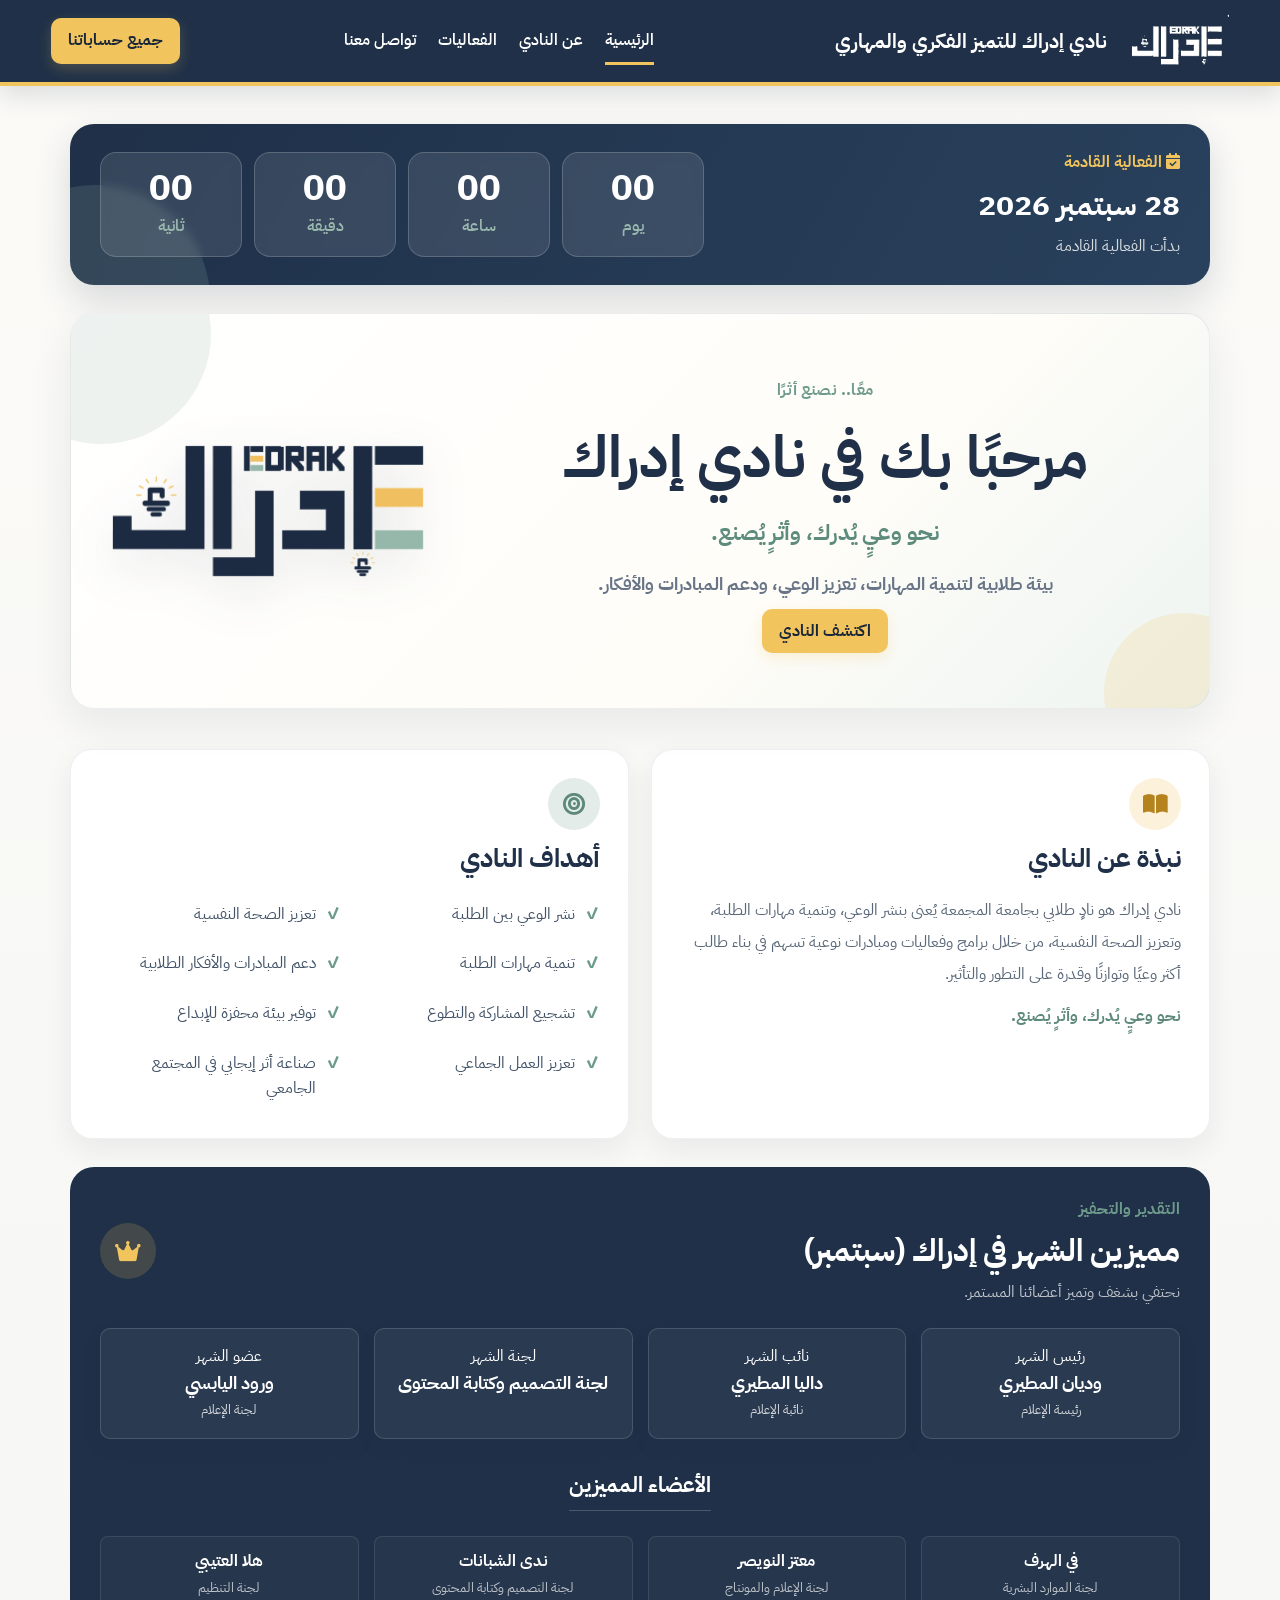
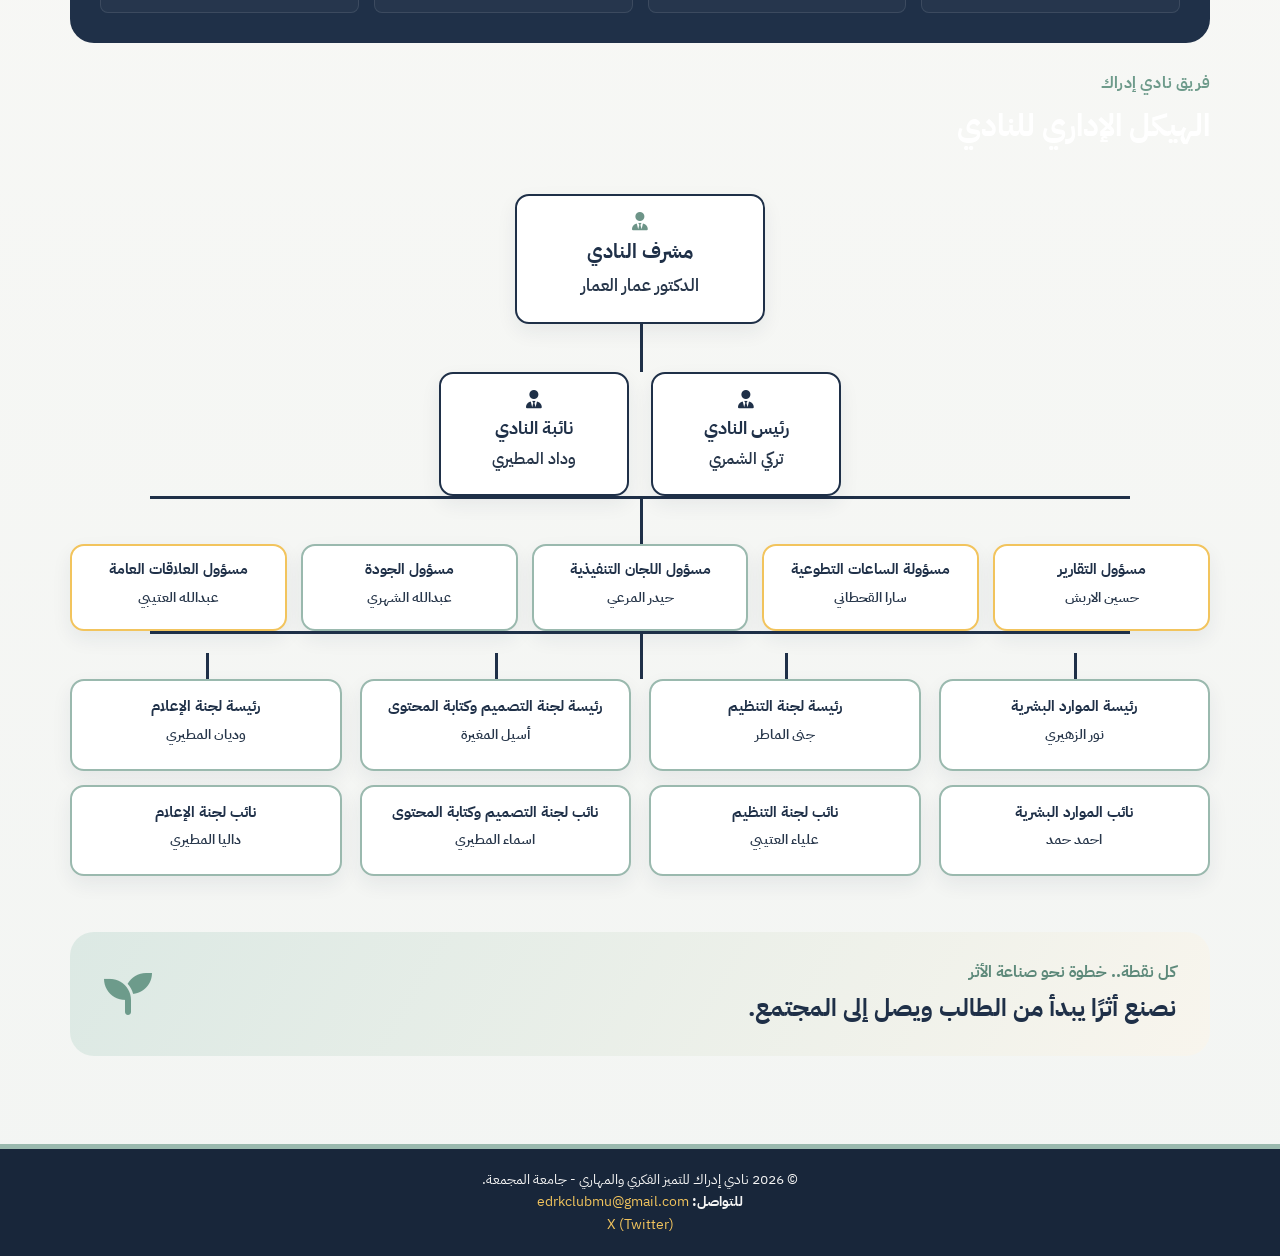
==== commit b9abc74a: "Add files via upload" ====
--- a/index.html
+++ b/index.html
@@ -94,27 +94,27 @@
         <div class="featured-members-container" style="display: flex; flex-direction: column; gap: 30px; margin-top: 20px;">
             <!-- الفائزون الرئيسيون -->
             <div class="top-honors-grid" style="display: grid; grid-template-columns: repeat(auto-fit, minmax(220px, 1fr)); gap: 15px;">
-                <div class="org-node role-gold" style="text-align: center; padding: 15px; border-radius: 10px; background: rgba(255,255,255,0.05); border: 1px solid rgba(255,255,255,0.15);">
-                    <h4 style="margin-bottom: 5px; color: #d4af37;">رئيس الشهر</h4>
-                    <p style="font-size: 1.1rem; font-weight: bold; margin: 0;">وديان المطيري</p>
-                    <small style="opacity: 0.8;">رئيسة الإعلام</small>
+                <div class="org-node role-gold" style="text-align: center; padding: 15px; border-radius: 10px; background: rgba(255,255,255,0.05); border: 1px solid rgba(255,255,255,0.15);>
+                    <h4 style="margin-bottom: 5px; color: #ffffff;">رئيس الشهر</h4>
+                    <p style="font-size: 1.1rem; font-weight: bold; margin: 0; color: #ffffff;">وديان المطيري</p>
+                    <small style="opacity: 0.8; color: #ffffff;">رئيسة الإعلام</small>
                 </div>
                 
-                <div class="org-node role-gold" style="text-align: center; padding: 15px; border-radius: 10px; background: rgba(255,255,255,0.05); border: 1px solid rgba(255,255,255,0.15);">
-                    <h4 style="margin-bottom: 5px; color: #d4af37;">نائب الشهر</h4>
-                    <p style="font-size: 1.1rem; font-weight: bold; margin: 0;">داليا المطيري</p>
-                    <small style="opacity: 0.8;">نائبة الإعلام</small>
-                </div>
-
-                <div class="org-node role-sage" style="text-align: center; padding: 15px; border-radius: 10px; background: rgba(255,255,255,0.05); border: 1px solid rgba(255,255,255,0.15);">
-                    <h4 style="margin-bottom: 5px; color: #8fa89b;">لجنة الشهر</h4>
-                    <p style="font-size: 1.1rem; font-weight: bold; margin: 0;">لجنة التصميم وكتابة المحتوى</p>
-                </div>
-
-                <div class="org-node role-sage" style="text-align: center; padding: 15px; border-radius: 10px; background: rgba(255,255,255,0.05); border: 1px solid rgba(255,255,255,0.15);">
-                    <h4 style="margin-bottom: 5px; color: #8fa89b;">عضو الشهر</h4>
-                    <p style="font-size: 1.1rem; font-weight: bold; margin: 0;">ورود اليابسي</p>
-                    <small style="opacity: 0.8;">لجنة الإعلام</small>
+                <div class="org-node role-gold" style="text-align: center; padding: 15px; border-radius: 10px; background: rgba(234, 228, 228, 0.05); border: 1px solid rgba(255,255,255,0.15);>
+                    <h4 style="margin-bottom: 5px; color: #ffffff;">نائب الشهر</h4>
+                    <p style="font-size: 1.1rem; font-weight: bold; margin: 0; color: #ffffff;">داليا المطيري</p>
+                    <small style="opacity: 0.8; color: #ffffff;">نائبة الإعلام</small>
+                </div>
+
+                <div class="org-node role-sage" style="text-align: center; padding: 15px; border-radius: 10px; background: rgba(245, 242, 242, 0.05); border: 1px solid rgba(255,255,255,0.15);>
+                    <h4 style="margin-bottom: 5px; color: #ffffff;">لجنة الشهر</h4>
+                    <p style="font-size: 1.1rem; font-weight: bold; margin: 0; color: #ffffff;">لجنة التصميم وكتابة المحتوى</p>
+                </div>
+
+                <div class="org-node role-sage" style="text-align: center; padding: 15px; border-radius: 10px; background: rgba(247, 245, 245, 0.05); border: 1px solid rgba(255,255,255,0.15);>
+                    <h4 style="margin-bottom: 5px; color: #ffffff;">عضو الشهر</h4>
+                    <p style="font-size: 1.1rem; font-weight: bold; margin: 0; color: #ffffff;">ورود اليابسي</p>
+                    <small style="opacity: 0.8; color: #ffffff;">لجنة الإعلام</small>
                 </div>
             </div>
 
